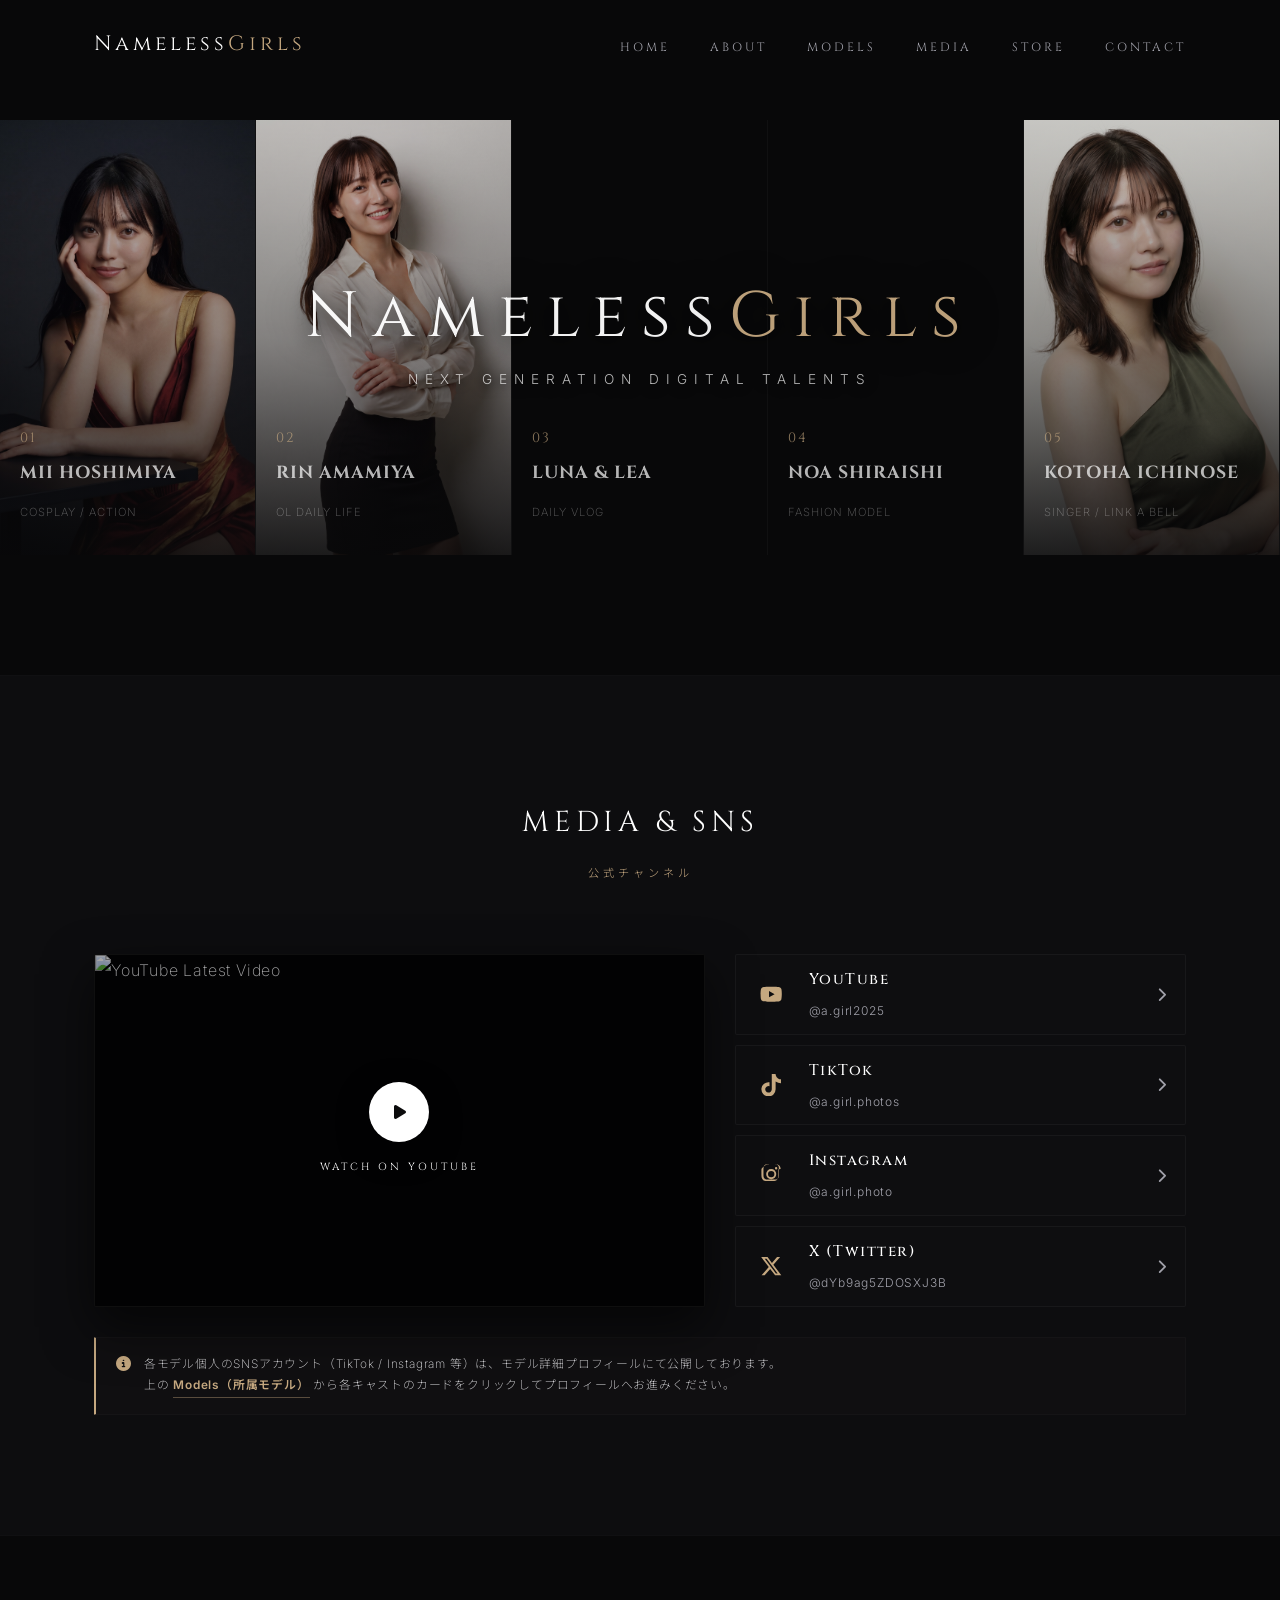
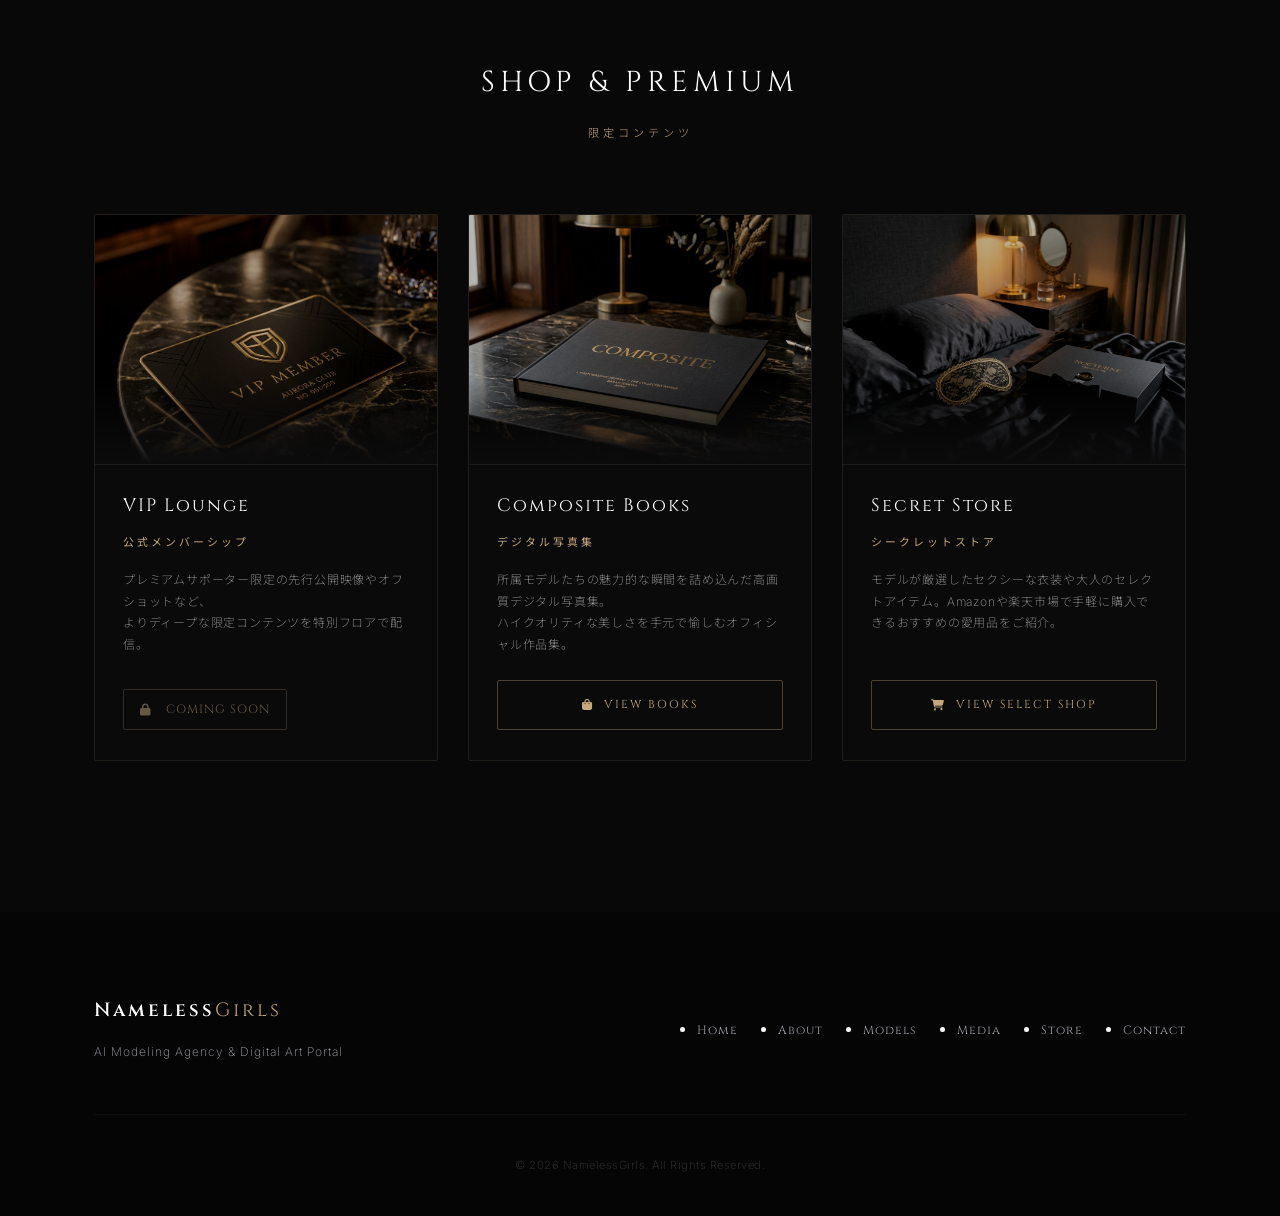
==== index.html @ 6ab7ba35 "Auto-deploy: Update BOOTH link and sync repository" ====
<!DOCTYPE html>
<html lang="ja">
<head>
  <!-- Google tag (gtag.js) -->
  <script async src="https://www.googletagmanager.com/gtag/js?id=G-Z1DTB1J2BC"></script>
  <script>
    window.dataLayer = window.dataLayer || [];
    function gtag(){dataLayer.push(arguments);}
    gtag('js', new Date());

    gtag('config', 'G-Z1DTB1J2BC');
  </script>

  <meta charset="UTF-8">
  <meta name="viewport" content="width=device-width, initial-scale=1.0">
  <title>NamelessGirls【AI Agency】Official Portal</title>
  
  <!-- SEO Meta Tags -->
  <meta name="description" content="高品質な次世代デジタル・アートモデルをプロデュースするエージェンシー「NamelessGirls」の公式ポータル。所属モデル紹介、YouTube、限定コンテンツへアクセス。">
  <meta name="keywords" content="NamelessGirls, AI美女, AIグラビア, Mii, コスプレ, AI Agency, デジタルアートモデル">
  
  <!-- OGP Meta Tags -->
  <meta property="og:title" content="NamelessGirls【AI Agency】Official Portal">
  <meta property="og:description" content="最先端のデジタルモデルをプロデュースする「NamelessGirls」の公式ポータル。">
  <meta property="og:type" content="website">
  <meta property="og:url" content="https://namelessgirls.ai/">
  <meta property="og:image" content="assets/images/mii_cosplay.jpg">
  
  <!-- Favicon -->
  <link rel="icon" href="data:image/svg+xml,<svg xmlns=%22http://www.w3.org/2000/svg%22 viewBox=%220 0 100 100%22><text y=%22.9em%22 font-size=%2290%22>✨</text></svg>">

  <!-- FontAwesome for Icons (Upgraded to 6.5.1 for X/Twitter logo support) -->
  <link rel="stylesheet" href="https://cdnjs.cloudflare.com/ajax/libs/font-awesome/6.5.1/css/all.min.css">
  
  <!-- Custom Stylesheet with Cache Buster -->
  <link rel="stylesheet" href="style.css?v=39.0">
</head>
<body>

  <!-- Navigation Header -->
  <header id="site-header">
    <div class="container navbar">
      <a href="#" class="logo">Nameless<span>Girls</span></a>
      <ul class="nav-links">
        <li><a href="#home">Home</a></li>
        <li><a href="about.html">About</a></li>
        <li><a href="models.html">Models</a></li>
        <li><a href="#media">Media</a></li>
        <li><a href="#store">Store</a></li>
        <li><a href="contact.html">Contact</a></li>
      </ul>
    </div>
  </header>

  <!-- Hero Section -->
  <!-- PC View: Interactive Split-Screen Showcase (Shortened height for better visual balance) -->
  <section id="home" class="hero-split-container pc-hero">
    <!-- Model Column 1: Mii -->
    <a href="mii.html" class="split-col">
      <div class="split-bg" style="background-image: url('assets/images/models/mii/main.jpg'); background-position: center 15%;"></div>
      <div class="split-overlay"></div>
      <div class="split-content">
        <span class="split-num">01</span>
        <h2 class="split-name">MII HOSHIMIYA</h2>
        <span class="split-tag">Cosplay / Action</span>
      </div>
    </a>
    
    <!-- Model Column 2: Rin -->
    <a href="rin.html" class="split-col">
      <div class="split-bg" style="background-image: url('assets/images/models/rin/main.jpeg'); background-position: center 10%;"></div>
      <div class="split-overlay"></div>
      <div class="split-content">
        <span class="split-num">02</span>
        <h2 class="split-name">RIN AMAMIYA</h2>
        <span class="split-tag">OL Daily Life</span>
      </div>
    </a>
    
    <!-- Model Column 3: Luna & Lea -->
    <a href="luna-lea.html" class="split-col">
      <div class="split-bg" style="background-image: url('assets/images/models/luna-lea/main.jpeg'); background-position: center 15%;"></div>
      <div class="split-overlay"></div>
      <div class="split-content">
        <span class="split-num">03</span>
        <h2 class="split-name">LUNA & LEA</h2>
        <span class="split-tag">Daily Vlog</span>
      </div>
    </a>
    
    <!-- Model Column 4: Noa -->
    <a href="noa.html" class="split-col">
      <div class="split-bg" style="background-image: url('assets/images/models/noa/main.jpeg'); background-position: center 10%;"></div>
      <div class="split-overlay"></div>
      <div class="split-content">
        <span class="split-num">04</span>
        <h2 class="split-name">NOA SHIRAISHI</h2>
        <span class="split-tag">Fashion Model</span>
      </div>
    </a>
    
    <!-- Model Column 5: Kotoha -->
    <a href="kotoha.html" class="split-col">
      <div class="split-bg" style="background-image: url('assets/images/models/kotoha/main.jpg'); background-position: center 12%;"></div>
      <div class="split-overlay"></div>
      <div class="split-content">
        <span class="split-num">05</span>
        <h2 class="split-name">KOTOHA ICHINOSE</h2>
        <span class="split-tag">Singer / LINK A BELL</span>
      </div>
    </a>

    <!-- Floating Brand Overlay -->
    <div class="hero-brand-overlay">
      <div class="hero-brand-wrap">
        <h1 class="hero-title">Nameless<span>Girls</span></h1>
        <span class="hero-subtitle">Next Generation Digital Talents</span>
      </div>
    </div>
  </section>

  <!-- Mobile View: Minimal Brand Header + Quick Avatar Navigator (Only visible on Mobile) -->
  <section class="mobile-hero">
    <div class="mobile-hero-brand">
      <h1 class="hero-title">Nameless<span>Girls</span></h1>
      <span class="hero-subtitle">Next Generation Digital Talents</span>
    </div>
    <!-- Quick Avatar Navigator (Instagram-style) -->
    <div class="avatar-navigator-wrap">
      <div class="avatar-navigator-title">SELECT MODEL</div>
      <div class="avatar-scroll-container">
        <!-- Mii -->
        <a href="mii.html" class="avatar-item">
          <div class="avatar-img-circle" style="background-image: url('assets/images/models/mii/main.jpg'); background-position: center 15%;"></div>
          <span class="avatar-name">Mii</span>
        </a>
        <!-- Rin -->
        <a href="rin.html" class="avatar-item">
          <div class="avatar-img-circle" style="background-image: url('assets/images/models/rin/main.jpeg'); background-position: center 10%;"></div>
          <span class="avatar-name">Rin</span>
        </a>
        <!-- Luna & Lea -->
        <a href="luna-lea.html" class="avatar-item">
          <div class="avatar-img-circle" style="background-image: url('assets/images/models/luna-lea/main.jpeg'); background-position: center 15%;"></div>
          <span class="avatar-name">Luna & Lea</span>
        </a>
        <!-- Noa -->
        <a href="noa.html" class="avatar-item">
          <div class="avatar-img-circle" style="background-image: url('assets/images/models/noa/main.jpeg'); background-position: center 10%;"></div>
          <span class="avatar-name">Noa</span>
        </a>
        <!-- Kotoha -->
        <a href="kotoha.html" class="avatar-item">
          <div class="avatar-img-circle" style="background-image: url('assets/images/models/kotoha/main.jpg'); background-position: center 12%;"></div>
          <span class="avatar-name">Kotoha</span>
        </a>
      </div>
    </div>
  </section>

  <!-- Media & SNS Section -->
  <section id="media" class="media-section">
    <div class="container">
      <h2 class="section-title">Media & SNS<span>公式チャンネル</span></h2>
      <div class="media-grid">
        <!-- Left: YouTube Theatre Card (Fallback to direct link with auto-thumbnail to prevent Error 153) -->
        <!-- ★別の動画を指定する場合は、下記の「PSwJ-uiTS3k」の部分を任意のYouTube動画IDに書き換えるください -->
        <a href="https://www.youtube.com/watch?v=PSwJ-uiTS3k" target="_blank" class="youtube-theatre-card">
          <img src="https://img.youtube.com/vi/PSwJ-uiTS3k/maxresdefault.jpg" alt="YouTube Latest Video" class="youtube-preview-img">
          <div class="youtube-play-overlay">
            <div class="youtube-play-button">
              <i class="fas fa-play"></i>
            </div>
            <span class="youtube-play-text">WATCH ON YOUTUBE</span>
          </div>
        </a>
        
        <!-- Right: SNS Channels List (YouTube, TikTok, Instagram, X) -->
        <div class="sns-list">
          <!-- YouTube -->
          <a href="https://www.youtube.com/@a.girl2025" target="_blank" class="sns-card youtube-card">
            <div class="sns-card-info">
              <div class="sns-card-icon">
                <svg xmlns="http://www.w3.org/2000/svg" viewBox="0 0 576 512" style="width: 1.4rem; height: 1.4rem; fill: currentColor;"><path d="M549.655 124.083c-6.281-23.65-24.787-42.276-48.284-48.597C458.781 64 288 64 288 64S117.22 64 74.629 75.486c-23.497 6.322-42.003 24.947-48.284 48.597-11.412 42.867-11.412 132.305-11.412 132.305s0 89.438 11.412 132.305c6.281 23.65 24.787 41.5 48.284 47.821C117.22 448 288 448 288 448s170.78 0 213.371-11.486c23.497-6.321 42.003-24.171 48.284-47.821 11.412-42.867 11.412-132.305 11.412-132.305s0-89.438-11.412-132.305zm-317.51 213.508V175.185l142.739 81.205-142.739 81.201z"/></svg>
              </div>
              <div>
                <div class="sns-card-name">YouTube</div>
                <div class="sns-card-sub">@a.girl2025</div>
              </div>
            </div>
            <div class="sns-card-arrow"><i class="fas fa-chevron-right"></i></div>
          </a>
          
          <!-- TikTok -->
          <a href="https://www.tiktok.com/@a.girl.photos" target="_blank" class="sns-card tiktok-card">
            <div class="sns-card-info">
              <div class="sns-card-icon">
                <svg xmlns="http://www.w3.org/2000/svg" viewBox="0 0 448 512" style="width: 1.4rem; height: 1.4rem; fill: currentColor;"><path d="M448,209.91a210.06,210.06,0,0,1-122.77-39.25V349.38A162.55,162.55,0,1,1,185,188.31V278.2a74.62,74.62,0,1,0,52.23,71.18V0l88,0a121.18,121.18,0,0,0,1.86,22.17h0A122.18,122.18,0,0,0,381,102.39a121.43,121.43,0,0,0,67,20.14Z"/></svg>
              </div>
              <div>
                <div class="sns-card-name">TikTok</div>
                <div class="sns-card-sub">@a.girl.photos</div>
              </div>
            </div>
            <div class="sns-card-arrow"><i class="fas fa-chevron-right"></i></div>
          </a>
          
          <!-- Instagram -->
          <a href="https://www.instagram.com/a.girl.photo/?hl=ja" target="_blank" class="sns-card instagram-card">
            <div class="sns-card-info">
              <div class="sns-card-icon">
                <svg xmlns="http://www.w3.org/2000/svg" viewBox="0 0 448 512" style="width: 1.4rem; height: 1.4rem; fill: currentColor;"><path d="M224,115.55a115.55,115.55,0,1,0,115.55,115.55A115.68,115.68,0,0,0,224,115.55Zm0,188.42a72.87,72.87,0,1,1,72.87-72.87A73,73,0,0,1,224,304Zm139.73-207a27.1,27.1,0,1,1-27.1-27.1A27.13,27.13,0,0,1,363.73,97ZM440,113.62c-1.5-31.25-8.62-58.87-31.5-81.62S356.12,4.62,324.87,3.12C292.87,1.38,197.87,1.38,165.87,3.12c-31.25,1.5-58.87,8.62-81.62,31.5S3.12,86.12,1.62,117.38C-.12,149.38-.12,244.38,1.62,276.38c1.5,31.25,8.62,58.87,31.5,81.62s50.38,29.87,81.62,31.38c32,1.75,127,1.75,159,0,31.25-1.5,58.87-8.62,81.62-31.5s29.87-50.37,31.38-81.62c1.75-32,1.75-127,0-159ZM392.62,306.75a70.81,70.81,0,0,1-40,40c-25.5,10-86.13,7.75-128.63,7.75s-103.13,2.12-128.63-7.75a70.81,70.81,0,0,1-40-40c-10-25.5-7.75-86.12-7.75-128.62s-2.12-103.13,7.75-128.63a70.81,70.81,0,0,1,40-40c25.5-10,86.13-7.75,128.63-7.75s103.13-2.13,128.63,7.75a70.81,70.81,0,0,1,40,40c10,25.5,7.75,86.13,7.75,128.63S402.62,281.25,392.62,306.75Z"/></svg>
              </div>
              <div>
                <div class="sns-card-name">Instagram</div>
                <div class="sns-card-sub">@a.girl.photo</div>
              </div>
            </div>
            <div class="sns-card-arrow"><i class="fas fa-chevron-right"></i></div>
          </a>
          
          <!-- X (Twitter) -->
          <a href="https://x.com/dYb9ag5ZDOSXJ3B" target="_blank" class="sns-card x-card">
            <div class="sns-card-info">
              <div class="sns-card-icon">
                <svg xmlns="http://www.w3.org/2000/svg" viewBox="0 0 512 512" style="width: 1.4rem; height: 1.4rem; fill: currentColor;"><path d="M389.2 48h70.6L305.6 224.2 487 464H345L233.7 318.6 106.5 464H35.8L200.7 275.5 26.8 48H172.4L272.9 180.9 389.2 48zM364.4 421.8h39.1L151.1 88h-42L364.4 421.8z"/></svg>
              </div>
              <div>
                <div class="sns-card-name">X (Twitter)</div>
                <div class="sns-card-sub">@dYb9ag5ZDOSXJ3B</div>
              </div>
            </div>
            <div class="sns-card-arrow"><i class="fas fa-chevron-right"></i></div>
          </a>
        </div>
        
      </div>
      
      <!-- Informative message alerting visitors of separate model SNS links -->
      <div class="model-sns-guide-box">
        <i class="fas fa-info-circle"></i>
        <div class="guide-box-text">
          各モデル個人のSNSアカウント（TikTok / Instagram 等）は、モデル詳細プロフィールにて公開しております。<br>
          上の <a href="#models" class="guide-link"><b>Models（所属モデル）</b></a> から各キャストのカードをクリックしてプロフィールへお進みください。
        </div>
      </div>
      
    </div>
  </section>

  <!-- Shop & Premium Section -->
  <section id="store">
    <div class="container">
      <h2 class="section-title">Shop & Premium<span>限定コンテンツ</span></h2>
      
      <!-- Refined 3-Column Clean Gateway Grid (Whole Cards Clickable) -->
      <div class="shop-grid">
        
        <!-- Premium Fan Club (Disabled/Coming Soon) -->
        <div class="shop-card vip glass-panel" style="opacity: 0.65; cursor: default; position: relative;">
          <div class="shop-card-img-wrapper">
            <img src="assets/images/vip_club.jpg" alt="VIP Members Lounge" class="shop-card-img">
          </div>
          <div class="shop-card-content">
            <div class="shop-info-text">
              <h3 class="shop-title">VIP Lounge</h3>
              <div class="shop-subtitle-jp">公式メンバーシップ</div>
              <p class="shop-desc">
                プレミアムサポーター限定の先行公開映像やオフショットなど、<br>
                よりディープな限定コンテンツを特別フロアで配信。
              </p>
            </div>
            <div class="shop-action">
              <span class="btn" style="background: transparent; border: 1px solid rgba(197, 168, 128, 0.22); color: rgba(197, 168, 128, 0.5); font-family: var(--font-title); font-size: 0.75rem; letter-spacing: 1px; padding: 8px 16px; border-radius: 2px;"><i class="fas fa-lock" style="margin-right: 6px;"></i> Coming Soon</span>
            </div>
          </div>
        </div>

        <!-- Digital Photo Book Shop -->
        <a href="https://namelessgirls.booth.pm/" target="_blank" class="shop-card glass-panel">
          <div class="shop-card-img-wrapper">
            <img src="assets/images/photobook_cover.jpg?v=18.0" alt="Mii Photobook Cover" class="shop-card-img">
          </div>
          <div class="shop-card-content">
            <div class="shop-info-text">
              <h3 class="shop-title">Composite Books</h3>
              <div class="shop-subtitle-jp">デジタル写真集</div>
              <p class="shop-desc">
                所属モデルたちの魅力的な瞬間を詰め込んだ高画質デジタル写真集。<br>
                ハイクオリティな美しさを手元で愉しむオフィシャル作品集。
              </p>
            </div>
            <div class="shop-action">
              <span class="btn btn-primary"><i class="fas fa-shopping-bag"></i> View Books</span>
            </div>
          </div>
        </a>

        <!-- New Integrated Concept Store (Rakuten & Amazon merge) -->
        <a href="store.html" class="shop-card glass-panel">
          <div class="shop-card-img-wrapper">
            <img src="assets/images/rakuten_preview.jpg?v=18.0" alt="Secret Store Items" class="shop-card-img">
          </div>
          <div class="shop-card-content">
            <div class="shop-info-text">
              <h3 class="shop-title">Secret Store</h3>
              <div class="shop-subtitle-jp">シークレットストア</div>
              <p class="shop-desc">
                モデルが厳選したセクシーな衣装や大人のセレクトアイテム。Amazonや楽天市場で手軽に購入できるおすすめの愛用品をご紹介。
              </p>
            </div>
            <div class="shop-action">
              <span class="btn btn-primary"><i class="fas fa-shopping-cart"></i> View Select Shop</span>
            </div>
          </div>
        </a>
        
      </div>

    </div>
  </section>

  <!-- Footer -->
  <footer>
    <div class="container">
      <div class="footer-content">
        <div class="footer-brand">
          <div class="footer-logo">Nameless<span>Girls</span></div>
          <div class="footer-tagline">AI Modeling Agency & Digital Art Portal</div>
        </div>
        <ul class="footer-links">
          <li><a href="#home">Home</a></li>
          <li><a href="about.html">About</a></li>
          <li><a href="models.html">Models</a></li>
          <li><a href="#media">Media</a></li>
          <li><a href="#store">Store</a></li>
          <li><a href="contact.html">Contact</a></li>
        </ul>
      </div>
      <div class="footer-bottom">
        <div>&copy; 2026 NamelessGirls. All Rights Reserved.</div>
      </div>
    </div>
  </footer>

  <!-- Custom JavaScript File with Cache Buster -->
  <script src="app.js?v=6.0"></script>
</body>
</html>
---- style.css ----
@import url('https://fonts.googleapis.com/css2?family=Cinzel:wght@300;400;600;700&family=Inter:wght@100;200;300;400;500;600&family=Noto+Sans+JP:wght@100;200;300;400;500&family=Yomogi&family=Caveat:wght@400;700&family=Mr+De+Haviland&family=Zen+Kurenaido&display=swap');
/* Google Fonts Imports - Elegant serif, sans-serif, and premium handwriting script */

/* CSS Variables - Refined Minimal Luxury Theme */
:root {
  --bg-color: #080809;
  --bg-section-alt: #0d0d0f; /* Subtle variation for section backgrounds */
  --bg-card: rgba(15, 15, 17, 0.6);
  --bg-card-hover: rgba(22, 22, 26, 0.9);
  --color-primary: #c5a880; /* Soft Champagne Gold */
  --color-primary-hover: #b39670;
  --color-text: #ffffff;
  --color-text-sub: #a1a1aa; /* Higher contrast for accessibility (was #8a8a93) */
  --color-border: rgba(255, 255, 255, 0.06);
  --color-border-hover: rgba(197, 168, 128, 0.3);
  
  --font-title: 'Cinzel', serif;
  --font-body: 'Inter', 'Noto Sans JP', sans-serif;
  --font-handwriting: 'Yomogi', 'Noto Sans JP', sans-serif; /* Japanese handwritten pen style */
  --font-signature: 'Caveat', cursive; /* English signature cursive style */
  --transition-smooth: all 0.6s cubic-bezier(0.16, 1, 0.3, 1);
  --box-shadow-subtle: 0 20px 50px rgba(0, 0, 0, 0.6);
  --box-shadow-gold: 0 15px 40px rgba(197, 168, 128, 0.08);
}

/* Reset Styles */
* {
  margin: 0;
  padding: 0;
  box-sizing: border-box;
}

/* Force form controls and buttons to inherit custom fonts */
input, textarea, select, button {
  font-family: inherit;
  font-size: inherit;
  color: inherit;
}

body {
  background-color: var(--bg-color);
  color: var(--color-text);
  font-family: var(--font-body);
  font-weight: 200; /* Light weight for elegance */
  line-height: 1.9;
  letter-spacing: 0.8px;
  overflow-x: hidden;
}

a {
  color: inherit;
  text-decoration: none;
}

/* Scrollbar Customization */
::-webkit-scrollbar {
  width: 5px;
}
::-webkit-scrollbar-track {
  background: var(--bg-color);
}
::-webkit-scrollbar-thumb {
  background: rgba(197, 168, 128, 0.15);
}
::-webkit-scrollbar-thumb:hover {
  background: var(--color-primary);
}

/* Global Button Styles (Luxury Gold & Minimal Borders) */
.btn {
  display: inline-flex;
  align-items: center;
  justify-content: center;
  padding: 13px 26px;
  font-family: var(--font-title);
  font-size: 0.72rem;
  font-weight: 400;
  letter-spacing: 2px;
  text-transform: uppercase;
  border-radius: 2px;
  cursor: pointer;
  transition: var(--transition-smooth);
  border: 1px solid transparent;
  gap: 8px;
}

.btn-primary {
  background-color: var(--color-primary);
  color: #080809;
  border-color: var(--color-primary);
}

.btn-primary:hover {
  background-color: transparent;
  color: var(--color-primary);
  border-color: var(--color-primary);
  box-shadow: var(--box-shadow-gold);
}

.btn-secondary {
  background-color: transparent;
  color: #ffffff;
  border-color: rgba(255, 255, 255, 0.15);
}

.btn-secondary:hover {
  border-color: var(--color-primary);
  color: var(--color-primary);
  box-shadow: var(--box-shadow-gold);
}

/* Typography & Layout Utilities */
.container {
  max-width: 1140px;
  margin: 0 auto;
  padding: 0 24px;
}

section {
  padding: 120px 0;
}

.section-title {
  font-family: var(--font-title);
  font-size: 1.8rem;
  font-weight: 300;
  text-transform: uppercase;
  letter-spacing: 5px;
  text-align: center;
  margin-bottom: 70px;
  color: var(--color-text);
}

.section-title span {
  display: block;
  font-size: 0.7rem;
  font-family: var(--font-body);
  font-weight: 300;
  color: var(--color-primary);
  letter-spacing: 4px;
  margin-top: 12px;
  text-transform: uppercase;
}

/* Glassmorphism panel - Refined */
.glass-panel {
  background: var(--bg-card);
  backdrop-filter: blur(20px);
  -webkit-backdrop-filter: blur(20px);
  border: 1px solid var(--color-border);
  border-radius: 2px;
  transition: var(--transition-smooth);
}

/* Header & Navigation (Interactive transparent to dark background) */
header {
  position: fixed;
  top: 0;
  left: 0;
  width: 100%;
  z-index: 1000;
  background: transparent;
  border-bottom: none !important; /* Completely removed to prevent white flash glitch */
  transition: background 0.4s ease;
}

header.scrolled {
  background: rgba(8, 8, 9, 0.85);
  backdrop-filter: blur(20px);
  -webkit-backdrop-filter: blur(20px);
  border-bottom: none !important; /* Completely removed border for a cleaner aesthetic */
}

.navbar {
  display: flex;
  justify-content: space-between;
  align-items: center;
  height: 90px;
  transition: height 0.4s ease;
}

header.scrolled .navbar {
  height: 80px;
}

.logo {
  font-family: var(--font-title);
  font-size: 1.3rem;
  font-weight: 400;
  letter-spacing: 4px;
  color: var(--color-text);
}

.logo span {
  color: var(--color-primary);
  font-weight: 300;
}

.nav-links {
  display: flex;
  list-style: none;
  gap: 40px;
}

.nav-links a {
  font-family: var(--font-title);
  font-size: 0.75rem;
  font-weight: 400;
  letter-spacing: 3px;
  text-transform: uppercase;
  color: var(--color-text-sub);
  transition: var(--transition-smooth);
  padding: 5px 0;
}

.nav-links a:hover {
  color: var(--color-primary);
}

.hero-split-container {
  height: 75vh;
  display: flex;
  width: 100%;
  overflow: hidden;
  position: relative;
  background-color: #080809;
}

.split-col {
  flex: 1;
  height: 100%;
  position: relative;
  overflow: hidden;
  display: flex;
  flex-direction: column;
  justify-content: flex-end;
  padding: 40px 20px;
  text-decoration: none;
  transition: flex 0.6s cubic-bezier(0.25, 1, 0.5, 1), filter 0.6s ease;
  z-index: 1;
  border-right: 1px solid rgba(255, 255, 255, 0.03);
}

.split-col:last-child {
  border-right: none;
}

.split-bg {
  position: absolute;
  top: 0;
  left: 0;
  width: 100%;
  height: 100%;
  background-size: cover;
  background-repeat: no-repeat;
  transition: transform 0.8s cubic-bezier(0.25, 1, 0.5, 1);
  transform: scale(1.02);
  image-rendering: -webkit-optimize-contrast;
}

.split-overlay {
  position: absolute;
  top: 0;
  left: 0;
  width: 100%;
  height: 100%;
  background: linear-gradient(
    to bottom,
    rgba(8, 8, 9, 0.2) 0%,
    rgba(8, 8, 9, 0.45) 50%,
    rgba(8, 8, 9, 0.9) 100%
  );
  transition: opacity 0.6s ease;
  z-index: 2;
}

.split-content {
  position: relative;
  z-index: 3;
  opacity: 0.7;
  transition: opacity 0.6s ease, transform 0.6s ease;
  transform: translateY(10px);
}

.split-num {
  font-family: var(--font-title);
  font-size: 0.85rem;
  color: var(--color-primary);
  display: block;
  margin-bottom: 5px;
  letter-spacing: 2px;
}

.split-name {
  font-family: var(--font-title);
  font-size: 1.1rem;
  color: #ffffff;
  margin-bottom: 4px;
  letter-spacing: 1px;
  white-space: nowrap;
}

.split-tag {
  font-size: 0.7rem;
  color: rgba(255, 255, 255, 0.5);
  letter-spacing: 1px;
  text-transform: uppercase;
}

/* Interactive Hover Effects */
.hero-split-container:hover .split-col {
  flex: 0.8;
  filter: grayscale(40%) brightness(60%);
}

.hero-split-container .split-col:hover {
  flex: 1.8;
  filter: grayscale(0%) brightness(105%);
}

.split-col:hover .split-bg {
  transform: scale(1.05);
}

.split-col:hover .split-overlay {
  background: linear-gradient(
    to bottom,
    rgba(8, 8, 9, 0.1) 0%,
    rgba(8, 8, 9, 0.3) 40%,
    rgba(8, 8, 9, 0.8) 100%
  );
}

.split-col:hover .split-content {
  opacity: 1;
  transform: translateY(0);
}

/* Brand Overlay Text (Floating overlay in center) */
.hero-brand-overlay {
  position: absolute;
  top: 0;
  left: 0;
  width: 100%;
  height: 100%;
  display: flex;
  align-items: center;
  justify-content: center;
  z-index: 4;
  pointer-events: none; /* Let clicks pass through to columns */
  text-align: center;
}

/* Ultra minimal visual-only brand text */
.hero-brand-wrap {
  display: flex;
  flex-direction: column;
  align-items: center;
  gap: 15px;
  opacity: 0.95;
}

.hero-title {
  font-family: var(--font-title);
  font-size: 4rem;
  font-weight: 300;
  letter-spacing: 14px;
  line-height: 1.1;
  text-shadow: 0 4px 20px rgba(0, 0, 0, 0.9), 0 0 50px rgba(0, 0, 0, 0.95);
}

.hero-title span {
  color: var(--color-primary);
}

.hero-subtitle {
  font-size: 0.85rem;
  font-weight: 300;
  letter-spacing: 7px;
  color: rgba(255, 255, 255, 0.75);
  text-transform: uppercase;
  text-shadow: 0 2px 10px rgba(0, 0, 0, 0.9), 0 0 20px rgba(0, 0, 0, 0.95);
}

/* Models Portfolio Section - Clean Professional Split Layout */
.models-grid {
  display: grid;
  grid-template-columns: repeat(auto-fit, minmax(260px, 1fr));
  gap: 40px;
}

.model-card {
  position: relative; /* Anchor the absolute overlay link */
  display: flex;
  flex-direction: column;
  height: 560px; /* Increased to 560px to fit stacked text overlay and avoid bottom truncation */
  border-radius: 2px;
  overflow: hidden;
  border: 1px solid var(--color-border);
  box-shadow: var(--box-shadow-subtle);
  transition: var(--transition-smooth);
  background: #0b0b0c;
}

/* Invisible background overlay to make the card clickable */
.card-click-overlay {
  position: absolute;
  top: 0;
  left: 0;
  width: 100%;
  height: 100%;
  z-index: 3; /* Elevated above info panel to make lower card clickable */
}

.model-card:hover {
  transform: translateY(-8px);
  border-color: var(--color-border-hover);
  box-shadow: var(--box-shadow-gold);
}

/* Photo Wrapper (Top Part of the Split Card) */
.model-img-wrapper {
  position: relative;
  height: 400px;
  width: 100%;
  overflow: hidden;
  flex-shrink: 0;
  border-bottom: 1px solid rgba(255, 255, 255, 0.02);
}

.model-img {
  width: 100%;
  height: 100%;
  object-fit: cover;
  transition: var(--transition-smooth);
  image-rendering: -webkit-optimize-contrast; /* 縮小時のボケ・ジャギーを防止して画質をクリアに保つ */
}

.model-img.cosplay-img {
  position: absolute;
  top: 0;
  left: 0;
  opacity: 0;
  transform: scale(1.02);
}

.model-card:hover .model-img.casual-img {
  opacity: 0;
  transform: scale(0.98);
}

.model-card:hover .model-img.cosplay-img {
  opacity: 1;
  transform: scale(1);
}

.model-img.silhouette {
  filter: brightness(0.18) grayscale(100%);
  opacity: 0.5;
}

/* Card Information Block (Bottom Part of the Split Card - Clean Monotone Background) */
.model-info-overlay {
  position: relative;
  height: 140px;
  padding: 16px 20px;
  background: #0b0b0c;
  z-index: 2;
  display: flex;
  flex-direction: column;
  justify-content: space-between;
}

.model-header {
  display: flex;
  flex-direction: column; /* Changed to vertical stack to prevent layout breaks with long names/badges */
  align-items: flex-start;
  gap: 8px; /* Spacing between name and badges */
}

.model-name {
  font-family: var(--font-title);
  font-size: 1.2rem;
  font-weight: 400;
  letter-spacing: 1px;
  color: #ffffff;
}

.model-name span {
  font-size: 0.75rem;
  font-family: var(--font-body);
  color: var(--color-primary);
  margin-left: 8px;
}

.model-badge {
  font-family: var(--font-body);
  font-size: 0.6rem;
  font-weight: 500;
  letter-spacing: 1px;
  border-bottom: 1px solid var(--color-primary);
  color: var(--color-primary);
  padding-bottom: 2px;
  text-transform: uppercase;
}

/* Media & SNS Section */
.media-section {
  background-color: var(--bg-section-alt);
  border-top: 1px solid rgba(255, 255, 255, 0.01);
  border-bottom: 1px solid rgba(255, 255, 255, 0.01);
}

.media-grid {
  display: grid;
  grid-template-columns: 1.15fr 0.85fr;
  gap: 30px;
  align-items: stretch; /* Stretch to align YouTube heights with SNS list perfectly */
}

/* YouTube Theatre Block */
.youtube-theatre-card {
  position: relative;
  display: block;
  width: 100%;
  aspect-ratio: 16 / 9;
  border-radius: 2px;
  overflow: hidden;
  box-shadow: var(--box-shadow-subtle);
  border: 1px solid var(--color-border);
  background: #000;
}

.youtube-preview-img {
  width: 100%;
  height: 100%;
  object-fit: cover;
  display: block;
  filter: brightness(0.85);
  transition: var(--transition-smooth);
}

.youtube-play-overlay {
  position: absolute;
  top: 0;
  left: 0;
  width: 100%;
  height: 100%;
  background: rgba(11, 11, 12, 0.25);
  display: flex;
  flex-direction: column;
  align-items: center;
  justify-content: center;
  gap: 16px;
  transition: var(--transition-smooth);
  z-index: 2;
}

.youtube-play-button {
  width: 60px;
  height: 60px;
  border-radius: 50%;
  background: #ffffff;
  display: flex;
  align-items: center;
  justify-content: center;
  color: #0b0b0c;
  font-size: 1rem;
  padding-left: 3px;
  box-shadow: 0 10px 30px rgba(0,0,0,0.5);
  transition: var(--transition-smooth);
}

.youtube-play-text {
  font-family: var(--font-title);
  font-size: 0.65rem;
  font-weight: 400;
  letter-spacing: 3px;
  color: #ffffff;
  transition: var(--transition-smooth);
}

.youtube-theatre-card:hover .youtube-preview-img {
  transform: scale(1.02);
  filter: brightness(0.6) blur(1px);
}

.youtube-theatre-card:hover .youtube-play-overlay {
  background: rgba(11, 11, 12, 0.5);
}

.youtube-theatre-card:hover .youtube-play-button {
  background: var(--color-primary);
  color: #080809;
  transform: scale(1.08);
}

.youtube-theatre-card:hover .youtube-play-text {
  color: var(--color-primary);
  letter-spacing: 4px;
}

/* SNS List & Cards - Optimized Contrast & Official Logos */
.sns-list {
  display: flex;
  flex-direction: column;
  justify-content: space-between; /* Stretches cards to match YouTube height */
  height: 100%;
  gap: 10px; /* Reduced gap to accommodate 4 cards elegantly */
}

.sns-card {
  display: flex;
  align-items: center;
  justify-content: space-between;
  padding: 11px 18px; /* Compacted padding for 4-card structure */
  border-radius: 2px;
  border: 1px solid rgba(255, 255, 255, 0.04);
  background: rgba(255, 255, 255, 0.008);
  transition: var(--transition-smooth);
  flex-grow: 1; /* Automatically fills empty vertical spaces */
}

.sns-card:hover {
  transform: translateY(-2px);
  box-shadow: 0 10px 25px rgba(0, 0, 0, 0.4);
}

/* Dynamic Brand Colors & Visual Contrast on hover */
.sns-card.youtube-card:hover {
  border-color: #ff0000;
  background: rgba(255, 0, 0, 0.02);
}
.sns-card.youtube-card:hover .sns-card-icon {
  color: #ff0000;
  text-shadow: 0 0 10px rgba(255, 0, 0, 0.3);
}

.sns-card.tiktok-card:hover {
  border-color: #ff0050;
  background: rgba(255, 0, 80, 0.02);
}
.sns-card.tiktok-card:hover .sns-card-icon {
  color: #ff0050;
  text-shadow: 0 0 10px rgba(255, 0, 80, 0.3);
}

.sns-card.instagram-card:hover {
  border-color: #e1306c;
  background: rgba(225, 48, 108, 0.02);
}
.sns-card.instagram-card:hover .sns-card-icon {
  color: #e1306c;
  text-shadow: 0 0 10px rgba(225, 48, 108, 0.3);
}

.sns-card.x-card:hover {
  border-color: #ffffff;
  background: rgba(255, 255, 255, 0.02);
}
.sns-card.x-card:hover .sns-card-icon {
  color: #ffffff;
  text-shadow: 0 0 10px rgba(255, 255, 255, 0.3);
}

.sns-card.threads-card:hover {
  border-color: #c5a880;
  background: rgba(197, 168, 128, 0.02);
}
.sns-card.threads-card:hover .sns-card-icon {
  color: #c5a880;
  text-shadow: 0 0 10px rgba(197, 168, 128, 0.3);
}

.sns-card-info {
  display: flex;
  align-items: center;
  gap: 20px;
}

.sns-card-icon {
  font-size: 1.8rem;
  color: var(--color-primary); /* Use primary soft gold as default */
  width: 35px;
  display: flex;
  justify-content: center;
  transition: var(--transition-smooth);
}

.sns-card-name {
  font-family: var(--font-title);
  font-size: 0.95rem;
  font-weight: 500;
  letter-spacing: 1.5px;
  color: #ffffff;
}

.sns-card-sub {
  font-size: 0.75rem;
  color: var(--color-text-sub);
  margin-top: 5px;
  font-weight: 300;
}

.sns-card-arrow {
  font-size: 0.9rem;
  color: var(--color-text-sub);
  transition: var(--transition-smooth);
}

.sns-card:hover .sns-card-arrow {
  color: #ffffff;
  transform: translateX(4px);
}

/* Model card active SNS indicator styling */
.model-sns-indicator {
  position: relative;
  z-index: 4; /* Elevated above the card click overlay (z-index: 3) */
  display: flex;
  align-items: center;
  gap: 12px;
  font-size: 0.7rem;
  color: var(--color-primary);
  margin-top: 10px;
  border-top: 1px solid rgba(255, 255, 255, 0.03);
  padding-top: 8px;
}

.model-sns-indicator span {
  color: var(--color-text-sub);
  font-weight: 300;
  margin-right: 5px;
}

.model-sns-indicator a {
  color: inherit;
  display: inline-flex;
  align-items: center;
  justify-content: center;
  transition: var(--transition-smooth);
}

.model-sns-indicator a:hover {
  color: #ffffff;
}

.model-sns-indicator i {
  font-size: 0.82rem;
  opacity: 0.75;
  transition: var(--transition-smooth);
}

.model-sns-indicator a:hover i {
  opacity: 1;
  transform: scale(1.15);
}

/* Informative guide box for separate model SNS */
.model-sns-guide-box {
  margin-top: 30px;
  padding: 16px 20px;
  border-left: 2px solid var(--color-primary); /* Elegant gold accent vertical line */
  border-top: 1px solid rgba(255, 255, 255, 0.02);
  border-right: 1px solid rgba(255, 255, 255, 0.02);
  border-bottom: 1px solid rgba(255, 255, 255, 0.02);
  border-radius: 1px;
  font-size: 0.74rem; /* Balanced size for harmony with surrounding elements */
  color: #e2e2e5; /* Much brighter text color for contrast */
  line-height: 1.8;
  display: flex;
  align-items: flex-start; /* Align icon and text to top for multiline */
  gap: 12px;
  background: rgba(197, 168, 128, 0.02); /* Sub gold translucent tint */
}

.model-sns-guide-box i {
  font-size: 0.95rem;
  color: var(--color-primary);
  flex-shrink: 0;
  margin-top: 2px; /* Adjust vertical position with multiline */
}

.guide-box-text {
  flex-grow: 1;
}

/* Elegant Jump Link to Models Section */
.guide-link {
  color: var(--color-primary);
  text-decoration: none;
  border-bottom: 1px solid rgba(197, 168, 128, 0.4);
  padding-bottom: 1px;
  transition: var(--transition-smooth);
  display: inline-block;
}

.guide-link:hover {
  color: #ffffff;
  border-bottom-color: #ffffff;
  transform: translateY(-1px);
}

.model-sns-guide-box b {
  color: inherit;
  font-weight: 600;
}

/* Shop & VIP Lounge Section - 3 Column Layout */
.shop-grid {
  display: grid;
  grid-template-columns: repeat(3, 1fr);
  gap: 30px;
  margin-bottom: 30px;
}

.shop-card {
  display: flex;
  flex-direction: column;
  align-items: stretch;
  text-align: left; /* Shifted to left-alignment for modern boutique feel */
  padding: 0; /* Clear padding to let image expand fully to borders */
  min-height: 520px;
  position: relative;
  overflow: hidden;
  border-radius: 2px;
  border: 1px solid rgba(197, 168, 128, 0.12); /* Extremely subtle gold border */
  background: rgba(11, 11, 12, 0.85);
  backdrop-filter: blur(8px);
  -webkit-backdrop-filter: blur(8px);
  transition: transform 0.4s cubic-bezier(0.25, 1, 0.5, 1), 
              border-color 0.4s, 
              box-shadow 0.4s;
  text-decoration: none;
  color: inherit;
  cursor: pointer;
}

.shop-card:hover {
  border-color: rgba(197, 168, 128, 0.45); /* Brighten gold border on hover */
  box-shadow: 0 12px 35px rgba(197, 168, 128, 0.08); /* Soft golden ambient glow */
  transform: translateY(-6px);
}

.shop-card-img-wrapper {
  width: 100%; /* Expand image fully across horizontal card boundaries */
  height: 250px; /* Generous visual height */
  position: relative;
  overflow: hidden;
  border-bottom: 1px solid rgba(197, 168, 128, 0.1);
  flex-shrink: 0;
}

/* Linear black gradient overlay directly mask-fading bottom of the card image */
.shop-card-img-wrapper::after {
  content: '';
  position: absolute;
  top: 0;
  left: 0;
  width: 100%;
  height: 100%;
  background: linear-gradient(to bottom, rgba(11, 11, 12, 0) 65%, rgba(11, 11, 12, 1) 100%);
  pointer-events: none;
}

.shop-card-img {
  width: 100%;
  height: 100%;
  object-fit: cover;
  filter: brightness(0.72) contrast(1.05); /* Editorial dark high-contrast look */
  transition: transform 0.6s cubic-bezier(0.25, 1, 0.5, 1), filter 0.6s;
}

.shop-card:hover .shop-card-img {
  transform: scale(1.04);
  filter: brightness(0.9) contrast(1.05); /* Gently light up on card hover */
}

.shop-card-content {
  display: flex;
  flex-direction: column;
  justify-content: space-between;
  flex-grow: 1;
  padding: 24px 28px 30px; /* Generous internal padding for elegant layout whitespace */
  gap: 25px;
}

.shop-info-text {
  display: flex;
  flex-direction: column;
  gap: 8px;
  min-height: 125px; /* Ensures consistent height for all text areas so buttons align perfectly */
}

.shop-title {
  font-family: var(--font-title);
  font-size: 1.12rem; /* Muted slightly to prevent 2-line wraps */
  font-weight: 300;
  letter-spacing: 2px;
  color: #ffffff;
  margin: 0;
  transition: color 0.4s;
  white-space: nowrap; /* Prevents title from splitting into two lines */
}

.shop-card:hover .shop-title {
  color: var(--color-primary); /* Glow card title gold on hover */
}

/* Gold Japanese Subtitle inside shop card */
.shop-subtitle-jp {
  font-family: var(--font-body);
  font-size: 0.68rem;
  color: var(--color-primary);
  letter-spacing: 3px;
  font-weight: 400;
  margin-top: 1px;
}

.shop-desc {
  color: rgba(255, 255, 255, 0.6); /* High-readability soft white */
  font-size: 0.75rem;
  line-height: 1.8;
  margin-top: 8px;
}

.shop-action {
  width: 100%;
  margin-top: auto;
}

/* Premium Hollow Gold Button design matching boutique aesthetic */
.shop-card .btn-primary {
  width: 100%;
  padding: 13px 20px;
  background: transparent;
  color: var(--color-primary);
  border: 1px solid rgba(197, 168, 128, 0.35);
  border-radius: 2px;
  font-family: var(--font-title);
  font-size: 0.72rem;
  letter-spacing: 2px;
  text-transform: uppercase;
  transition: all 0.4s cubic-bezier(0.25, 1, 0.5, 1);
  display: flex;
  align-items: center;
  justify-content: center;
  gap: 10px;
  box-shadow: none;
  pointer-events: none; /* Ignore pointer events so whole card clicks cleanly */
}

/* Synchronize button hover with card hover */
.shop-card:hover .btn-primary {
  background: var(--color-primary) !important;
  color: #080809 !important;
  border-color: var(--color-primary) !important;
  box-shadow: 0 0 15px rgba(197, 168, 128, 0.3) !important;
}

/* Dedicated Contact Page Container */
.contact-container {
  padding-top: 140px;
  padding-bottom: 100px;
  min-height: 80vh;
}

/* About Page Styling - Premium Editorial 2-Column Grid */
.about-container {
  padding-top: 140px;
  padding-bottom: 100px;
  max-width: 1200px; /* Wider layout for 2 columns */
  margin: 0 auto;
}

.about-grid-layout {
  display: grid;
  grid-template-columns: 1.15fr 0.85fr; /* Left is wider for campaign & statement */
  gap: 45px;
  align-items: start;
}

.about-left-col,
.about-right-col {
  padding: 45px 40px;
  min-height: 480px; /* Keep both columns visually balanced */
  background: rgba(18, 18, 20, 0.75); /* Darken panel background slightly to elevate text contrast */
}

/* Left Column Styling with Campaign Image Header */
.about-hero-img-wrap {
  width: 100%;
  height: 250px;
  overflow: hidden;
  border: 1px solid var(--color-border);
  border-radius: 2px;
  margin-bottom: 35px;
  position: relative;
}

.about-hero-img {
  width: 100%;
  height: 100%;
  object-fit: cover;
  filter: brightness(0.85) contrast(1.02); /* Clean editorial photo treatment */
  transition: var(--transition-smooth);
}

.about-left-col:hover .about-hero-img {
  filter: brightness(0.95);
  transform: scale(1.015);
}

.about-editorial-wrap {
  position: relative;
}

.about-subtitle {
  font-family: var(--font-title);
  font-size: 1.35rem;
  letter-spacing: 2px;
  color: var(--color-primary);
  margin-bottom: 25px;
  line-height: 1.4;
  position: relative;
  z-index: 2;
}

.about-lead {
  font-size: 0.88rem;
  color: #ffffff;
  line-height: 1.8;
  margin-bottom: 25px;
  position: relative;
  z-index: 2;
}

.about-body-text {
  font-size: 0.76rem;
  color: rgba(255, 255, 255, 0.72); /* Elevate contrast for visibility */
  line-height: 1.9;
  position: relative;
  z-index: 2;
}

/* Right Column Table & Disclaimer */
.about-subtitle-sub {
  font-family: var(--font-title);
  font-size: 1.25rem;
  letter-spacing: 2px;
  margin-bottom: 30px;
  display: flex;
  flex-direction: column; /* Align vertically for cleaner alignment */
  gap: 5px;
  align-items: flex-start;
  border-bottom: 1px solid rgba(255, 255, 255, 0.05);
  padding-bottom: 12px;
}

.about-subtitle-sub span {
  font-family: var(--font-body);
  font-size: 0.65rem;
  color: var(--color-primary);
  letter-spacing: 1px;
}

.about-table {
  width: 100%;
  border-collapse: collapse;
}

.about-table tr {
  border-bottom: 1px solid rgba(255, 255, 255, 0.03);
}

.about-table tr:last-child {
  border-bottom: none;
}

.about-table th {
  width: 30%;
  text-align: left;
  padding: 18px 0;
  font-size: 0.78rem;
  color: var(--color-primary);
  font-weight: 400;
  vertical-align: top;
}

.about-table td {
  padding: 18px 0;
  font-size: 0.78rem;
  color: rgba(255, 255, 255, 0.85); /* Highly readable text contrast */
  line-height: 1.7;
}

/* Subtle Disclaimer at the bottom of the table */
.about-disclaimer-notice {
  font-size: 0.65rem;
  color: rgba(255, 255, 255, 0.45); /* Elevate disclaimer opacity for readability */
  line-height: 1.6;
  margin-top: 35px;
  border-top: 1px solid rgba(255, 255, 255, 0.03);
  padding-top: 15px;
  font-weight: 300;
}

/* Mobile Responsive */
@media (max-width: 968px) {
  .about-grid-layout {
    grid-template-columns: 1fr;
    gap: 30px;
  }
  .about-left-col,
  .about-right-col {
    min-height: auto;
    padding: 35px 28px;
  }
}

@media (max-width: 480px) {
  .about-table th {
    width: 100%;
    display: block;
    padding: 10px 0 5px;
  }
  .about-table td {
    width: 100%;
    display: block;
    padding: 0 0 10px;
  }
}

/* Secondary Affiliate Links Grid */
.affiliate-bar {
  display: grid;
  grid-template-columns: 1fr 1fr;
  gap: 30px;
  margin-top: 30px;
}

.affiliate-card {
  display: grid;
  grid-template-columns: 100px 1fr auto;
  gap: 20px;
  align-items: center;
  padding: 16px 24px;
  border-radius: 2px;
  border: 1px solid var(--color-border);
  background: rgba(255, 255, 255, 0.005);
  transition: var(--transition-smooth);
}

.affiliate-card:hover {
  background: rgba(255, 255, 255, 0.015);
  transform: translateY(-2px);
  border-color: var(--color-border-hover);
  box-shadow: var(--box-shadow-gold);
}

.affiliate-info {
  display: grid;
  grid-template-columns: 100px 1fr;
  gap: 20px;
  align-items: center;
  grid-column: span 2;
}

.affiliate-logo-icon {
  width: 100px;
  height: 66px;
  overflow: hidden;
  border-radius: 2px;
  border: 1px solid var(--color-border);
}

.affiliate-preview-img {
  width: 100%;
  height: 100%;
  object-fit: cover;
  display: block;
  filter: brightness(0.85);
  transition: var(--transition-smooth);
}

.affiliate-card:hover .affiliate-preview-img {
  filter: brightness(1);
  transform: scale(1.03);
}

.affiliate-name {
  font-family: var(--font-title);
  font-weight: 400;
  font-size: 0.9rem;
  letter-spacing: 1px;
}

.affiliate-sub {
  font-size: 0.7rem;
  color: var(--color-text-sub);
  margin-top: 4px;
  line-height: 1.5;
}

.affiliate-link-icon {
  font-size: 0.85rem;
  color: var(--color-text-sub);
  transition: var(--transition-smooth);
}

.affiliate-card:hover .affiliate-link-icon {
  transform: translateX(4px);
  color: var(--color-primary);
}

/* Contact Form Section (SATORU JAPAN style) */
.contact-section {
  background-color: var(--bg-section-alt);
  border-top: 1px solid rgba(255, 255, 255, 0.01);
}

.contact-intro {
  text-align: center;
  max-width: 600px;
  margin: 0 auto 50px;
  font-size: 0.85rem;
  color: var(--color-text-sub);
}

.contact-form {
  max-width: 700px;
  margin: 0 auto;
  display: flex;
  flex-direction: column;
  gap: 30px;
}

.form-group {
  display: grid;
  grid-template-columns: 180px 1fr;
  align-items: center;
  border-bottom: 1px solid var(--color-border);
  padding-bottom: 15px;
}

.form-group.align-top {
  align-items: flex-start;
}

.form-label {
  font-family: var(--font-title);
  font-size: 0.8rem;
  letter-spacing: 2px;
  color: #fff;
  text-transform: uppercase;
}

.form-label span {
  color: var(--color-primary);
  margin-left: 5px;
}

.form-control-wrap {
  position: relative;
  width: 100%;
}

.form-input {
  width: 100%;
  background: transparent;
  border: none;
  color: #fff;
  font-family: var(--font-body);
  font-size: 0.85rem;
  font-weight: 300;
  padding: 5px 0;
  transition: var(--transition-smooth);
}

.form-input:focus {
  outline: none;
  color: var(--color-primary);
}

.form-input::placeholder {
  color: rgba(255, 255, 255, 0.15);
}

.form-textarea {
  min-height: 120px;
  resize: vertical;
}

/* Radio Group styling */
.radio-group {
  display: flex;
  gap: 25px;
}

.radio-label {
  display: flex;
  align-items: center;
  gap: 8px;
  font-size: 0.85rem;
  color: var(--color-text-sub);
  cursor: pointer;
  transition: var(--transition-smooth);
}

.radio-label:hover {
  color: #fff;
}

.radio-input {
  appearance: none;
  -webkit-appearance: none;
  width: 16px;
  height: 16px;
  border: 1px solid var(--color-border-hover);
  border-radius: 50%;
  outline: none;
  cursor: pointer;
  transition: var(--transition-smooth);
  position: relative;
}

.radio-input:checked {
  border-color: var(--color-primary);
}

.radio-input:checked::before {
  content: '';
  position: absolute;
  top: 50%;
  left: 50%;
  transform: translate(-50%, -50%);
  width: 8px;
  height: 8px;
  background: var(--color-primary);
  border-radius: 50%;
}

/* File Upload styling */
.file-upload-wrap {
  display: flex;
  align-items: center;
  gap: 15px;
}

.file-input {
  display: none;
}

.file-label-btn {
  display: inline-flex;
  align-items: center;
  gap: 8px;
  font-family: var(--font-title);
  font-size: 0.7rem;
  letter-spacing: 1px;
  padding: 8px 16px;
  border: 1px solid rgba(255, 255, 255, 0.15);
  cursor: pointer;
  transition: var(--transition-smooth);
}

.file-label-btn:hover {
  border-color: var(--color-primary);
  color: var(--color-primary);
}

.file-name-text {
  font-size: 0.75rem;
  color: var(--color-text-sub);
}

.form-submit-wrap {
  text-align: center;
  margin-top: 30px;
}

.btn-submit {
  min-width: 250px;
}

/* Footer Section */
footer {
  background: #050506;
  padding: 80px 0 40px;
  border-top: 1px solid rgba(255, 255, 255, 0.01);
}

.footer-content {
  display: flex;
  justify-content: space-between;
  align-items: center;
  flex-wrap: wrap;
  gap: 40px;
  margin-bottom: 50px;
}

.footer-brand {
  display: flex;
  flex-direction: column;
  gap: 12px;
}

.footer-logo {
  font-family: var(--font-title);
  font-size: 1.2rem;
  font-weight: 600;
  letter-spacing: 3px;
}

.footer-logo span {
  color: var(--color-primary);
  font-weight: 300;
}

.footer-tagline {
  font-size: 0.75rem;
  color: var(--color-text-sub);
  letter-spacing: 1px;
}

.footer-links {
  display: flex;
  gap: 40px;
}

.footer-links a {
  font-family: var(--font-title);
  font-size: 0.75rem;
  letter-spacing: 1px;
  color: var(--color-text-sub);
  transition: var(--transition-smooth);
}

.footer-links a:hover {
  color: var(--color-primary);
}

.footer-bottom {
  display: flex;
  justify-content: center; /* Center copyright since socials are removed */
  text-align: center;
  border-top: 1px solid rgba(255, 255, 255, 0.03);
  padding-top: 40px;
  font-size: 0.7rem;
  color: rgba(255, 255, 255, 0.2);
  letter-spacing: 0.5px;
}

/* Mobile Responsiveness */
@media (max-width: 968px) {
  section {
    padding: 80px 0;
  }
  
  .hero {
    height: 60vh;
    min-height: 450px;
  }
  
  .hero-title {
    font-size: 2.5rem;
    letter-spacing: 8px;
  }

  .media-grid {
    grid-template-columns: 1fr;
    gap: 40px;
  }

  .shop-grid {
    grid-template-columns: 1fr;
    gap: 35px;
  }
  
  .affiliate-bar {
    grid-template-columns: 1fr;
    gap: 20px;
  }
  
  .form-group {
    grid-template-columns: 1fr;
    align-items: flex-start;
    gap: 10px;
  }
}

@media (max-width: 600px) {
  .navbar {
    flex-direction: column;
    height: auto;
    padding: 20px 0;
    gap: 20px;
  }
  
  .nav-links {
    gap: 25px;
  }

  .hero-title {
    font-size: 1.8rem;
    letter-spacing: 5px;
  }

  .shop-card {
    grid-template-columns: 1fr;
    text-align: center;
    padding: 30px 20px;
    gap: 20px;
  }

  .shop-card-img-wrapper {
    margin: 0 auto;
  }

  .shop-action {
    align-self: center;
  }

  .footer-content {
    flex-direction: column;
    text-align: center;
    align-items: center;
    gap: 30px;
  }
  
  .footer-links {
    flex-direction: column;
    gap: 20px;
    align-items: center;
  }
  
  .footer-bottom {
    flex-direction: column;
    gap: 20px;
    text-align: center;
  }
}

/* Disabled state helper styling to clearly separate inactive/active SNS */
.model-sns-indicator a.disabled {
  opacity: 0.15 !important;
  color: #555 !important;
  pointer-events: none !important;
  cursor: default !important;
}
.model-sns-indicator a.disabled i {
  transform: none !important;
}

.sns-circle-btn.disabled {
  color: rgba(255, 255, 255, 0.25) !important;
  border-color: rgba(255, 255, 255, 0.06) !important;
  opacity: 1 !important;
  pointer-events: none !important;
  cursor: default !important;
}

/* Active SNS buttons - Clean premium monotone */
.sns-circle-btn:not(.disabled) {
  color: rgba(255, 255, 255, 0.75) !important;
  border-color: rgba(255, 255, 255, 0.12) !important;
}

/* Trainee Badge and Coming Soon Overlay Styling */
.trainee-badge {
  color: #a8a8a8 !important;
  border-bottom: 1px solid #555555 !important;
}

.model-card.coming-soon {
  cursor: default !important;
  pointer-events: none !important; /* Disable all mouse clicks and hovers */
}

.model-card.coming-soon .card-click-overlay {
  display: none !important;
}

.coming-soon-overlay {
  position: absolute;
  top: 0;
  left: 0;
  width: 100%;
  height: 100%;
  background: rgba(8, 8, 9, 0.75);
  backdrop-filter: blur(4px);
  -webkit-backdrop-filter: blur(4px);
  display: flex;
  align-items: center;
  justify-content: center;
  z-index: 10;
}

.coming-soon-overlay span {
  display: flex;
  flex-direction: column;
  align-items: center;
  justify-content: center;
  text-align: center;
  font-family: var(--font-title);
  font-size: 0.95rem;
  letter-spacing: 4px;
  color: var(--color-primary);
  border: 1px solid var(--color-primary);
  padding: 8px 20px;
  text-transform: uppercase;
  font-weight: 300;
  box-shadow: var(--box-shadow-gold);
}

.coming-soon-overlay span small {
  display: block;
  font-size: 0.55rem;
  font-family: var(--font-body);
  letter-spacing: 2px;
  margin-top: 4px;
  color: rgba(197, 168, 128, 0.7); /* Slightly muted gold for subtitle */
  text-transform: none;
  font-weight: 400;
}

.coming-soon-text {
  font-size: 0.65rem;
  color: var(--color-text-sub);
  letter-spacing: 1px;
}

/* Hide Mobile Hero on PC by default */
.mobile-hero {
  display: none;
}

/* Mobile responsive styles */
@media (max-width: 768px) {
  .pc-hero {
    display: none !important; /* Completely hide vertical slits on mobile */
  }
  
  .mobile-hero {
    display: block;
    background-color: #080809;
    padding-bottom: 30px;
    border-bottom: 1px solid rgba(255, 255, 255, 0.05);
  }
  
  .mobile-hero-brand {
    height: 30vh;
    display: flex;
    flex-direction: column;
    align-items: center;
    justify-content: center;
    text-align: center;
    border-bottom: 1px solid rgba(255, 255, 255, 0.03);
    background: linear-gradient(to bottom, rgba(8, 8, 9, 0.4) 0%, rgba(8, 8, 9, 0.9) 100%);
    position: relative;
    padding: 20px;
  }
  
  .mobile-hero-brand .hero-title {
    font-size: 1.8rem;
    margin-bottom: 5px;
  }
  
  .mobile-hero-brand .hero-subtitle {
    font-size: 0.65rem;
  }

  /* Instagram-style Avatar Quick Selector */
  .avatar-navigator-wrap {
    padding: 20px 0 5px;
    background-color: #080809;
  }
  
  .avatar-navigator-title {
    font-family: var(--font-title);
    font-size: 0.65rem;
    color: var(--color-primary);
    text-align: center;
    letter-spacing: 2px;
    margin-bottom: 15px;
    opacity: 0.8;
  }
  
  .avatar-scroll-container {
    display: flex;
    gap: 18px;
    overflow-x: auto;
    padding: 0 20px 10px;
    scroll-snap-type: x mandatory;
    scrollbar-width: none; /* Hide scrollbar for clean premium feel */
  }
  
  .avatar-scroll-container::-webkit-scrollbar {
    display: none; /* Hide scrollbar for Safari/Chrome */
  }
  
  .avatar-item {
    display: flex;
    flex-direction: column;
    align-items: center;
    text-decoration: none;
    flex-shrink: 0;
    scroll-snap-align: start;
    width: 72px;
  }
  
  .avatar-img-circle {
    width: 62px;
    height: 62px;
    border-radius: 50%;
    border: 1px solid rgba(197, 168, 128, 0.5); /* Brand gold outline */
    background-size: cover;
    background-repeat: no-repeat;
    box-shadow: 0 0 10px rgba(197, 168, 128, 0.15);
    transition: transform 0.3s ease;
  }
  
  .avatar-item:active .avatar-img-circle {
    transform: scale(0.92);
    border-color: var(--color-primary);
  }
  
  .avatar-name {
    font-size: 0.6rem;
    color: rgba(255, 255, 255, 0.8);
    margin-top: 6px;
    text-align: center;
    white-space: nowrap;
    letter-spacing: 0.5px;
  }
}
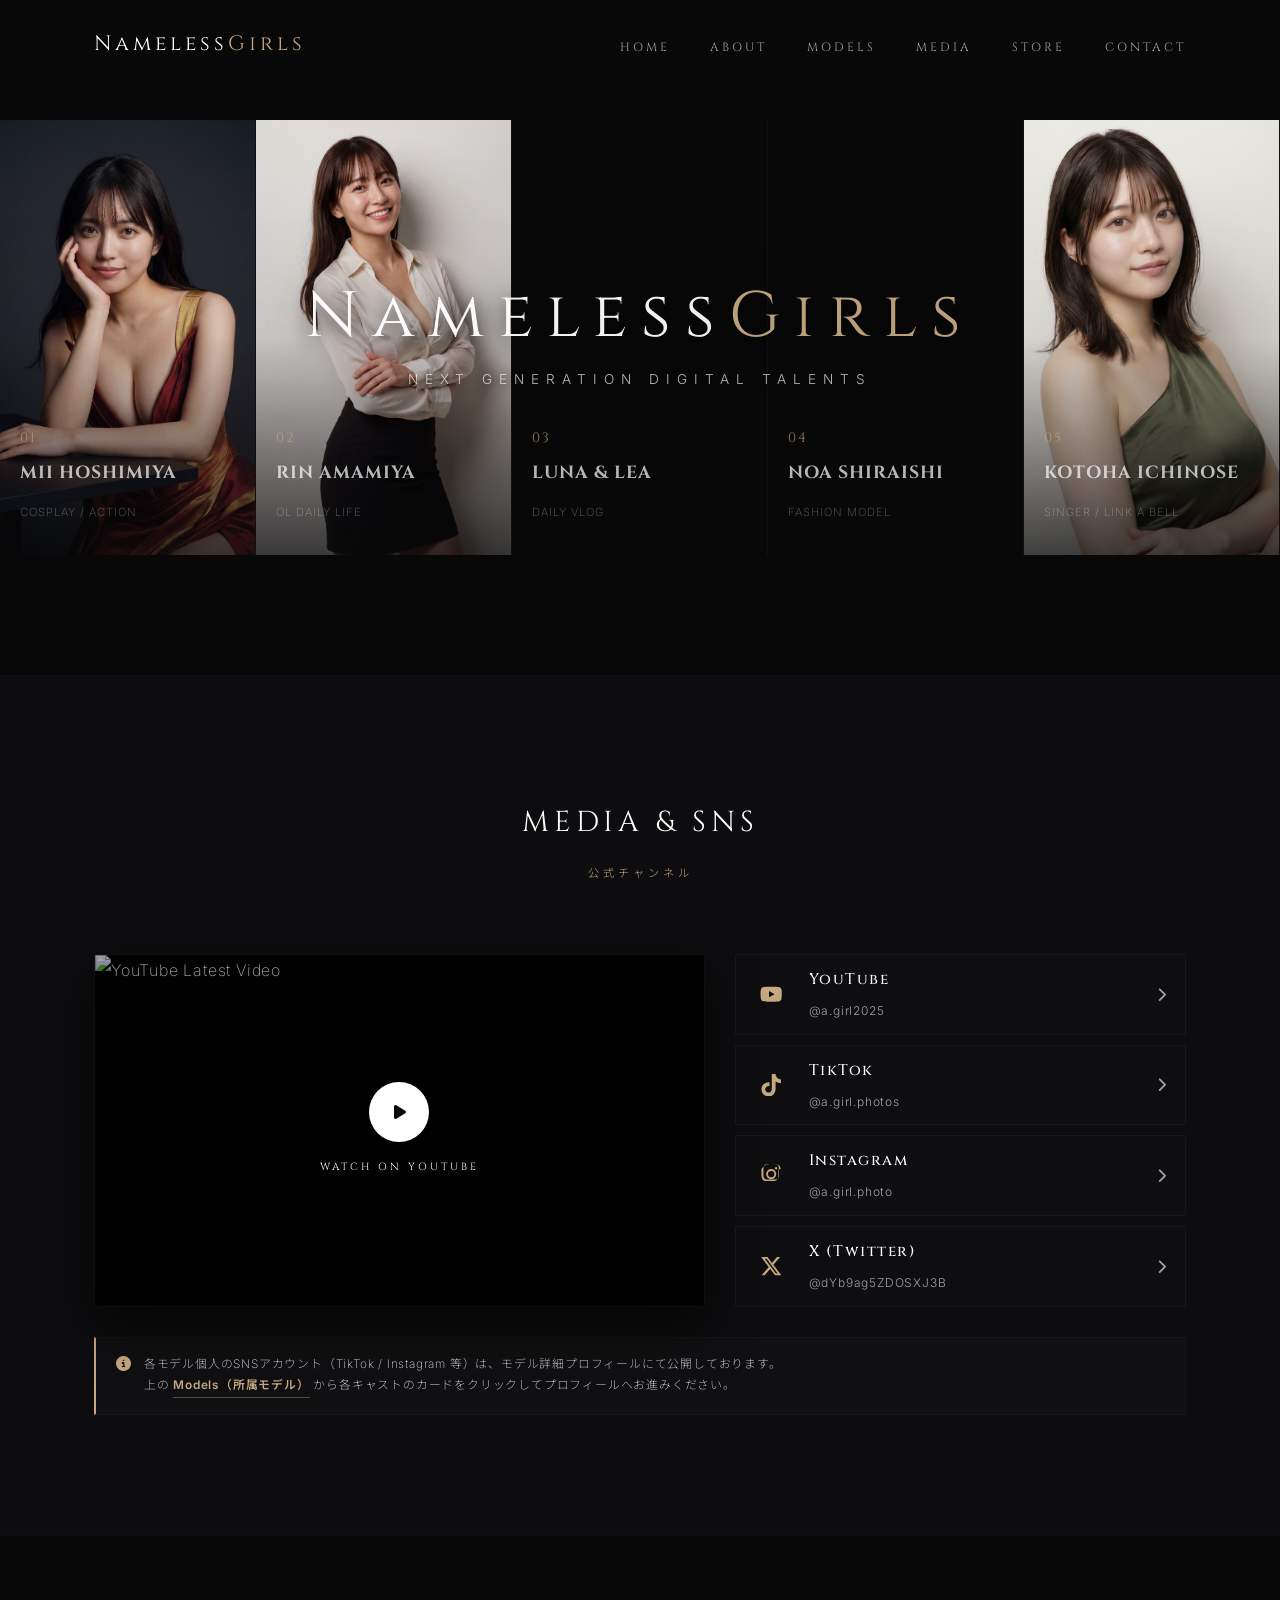
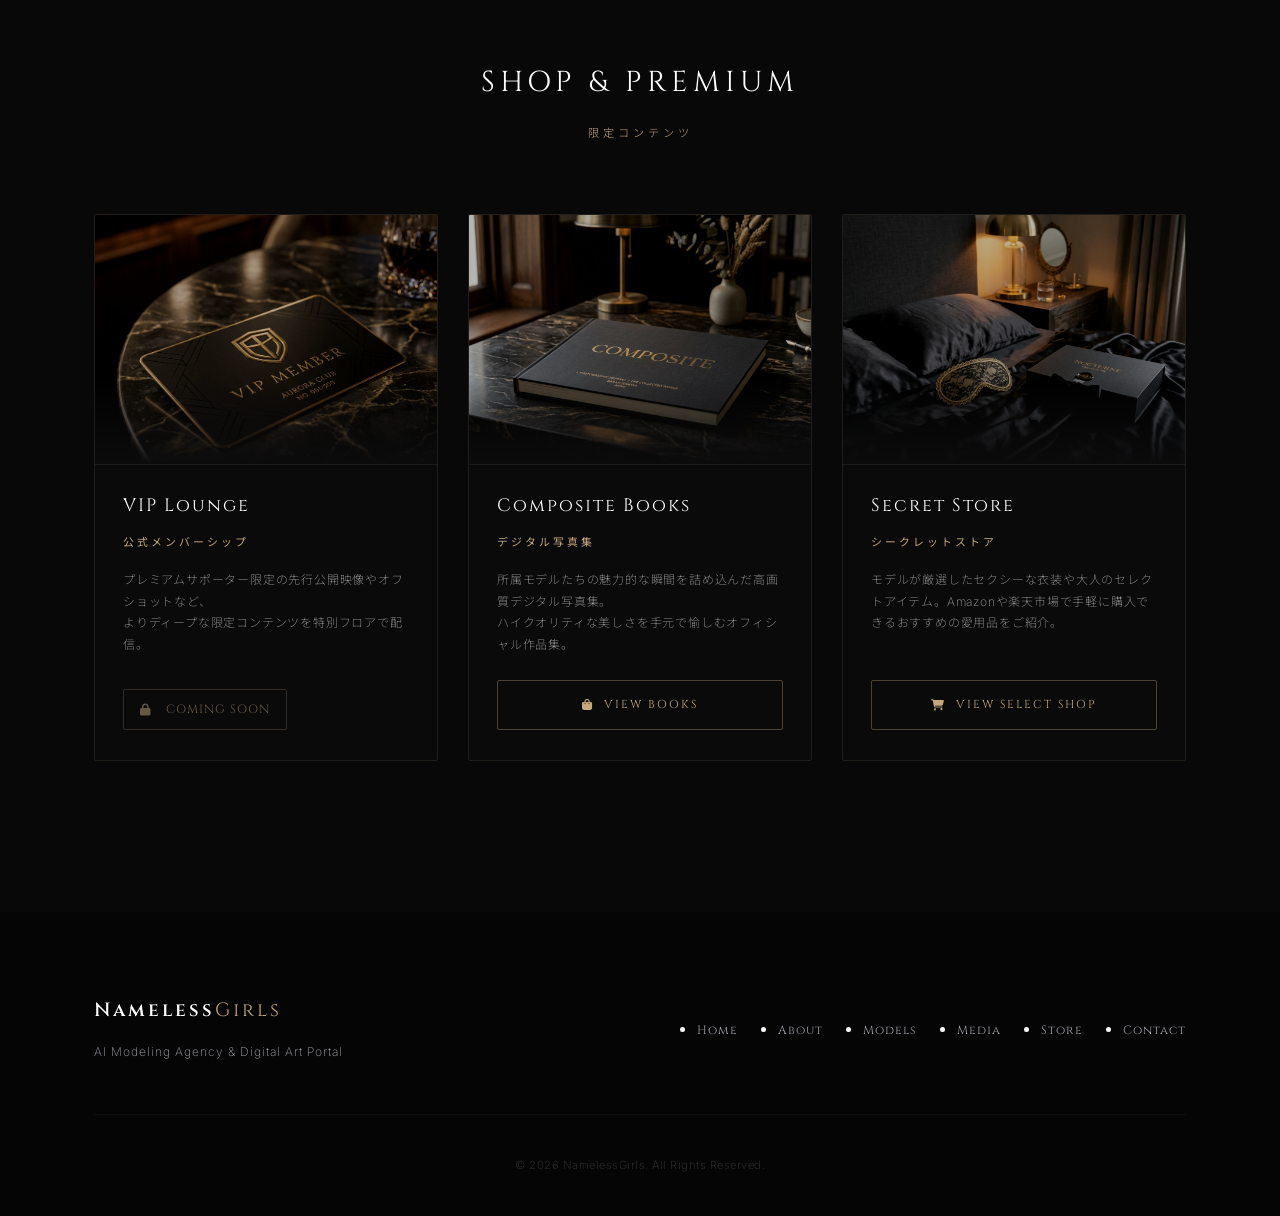
==== commit 1a112b55: "Fix hero hover misfire: use :has() selector and reduce black overlay intensity" ====
--- a/index.html
+++ b/index.html
@@ -33,7 +33,7 @@
   <link rel="stylesheet" href="https://cdnjs.cloudflare.com/ajax/libs/font-awesome/6.5.1/css/all.min.css">
   
   <!-- Custom Stylesheet with Cache Buster -->
-  <link rel="stylesheet" href="style.css?v=39.0">
+  <link rel="stylesheet" href="style.css?v=42.0">
 </head>
 <body>
 
--- a/style.css
+++ b/style.css
@@ -266,9 +266,9 @@
   height: 100%;
   background: linear-gradient(
     to bottom,
-    rgba(8, 8, 9, 0.2) 0%,
-    rgba(8, 8, 9, 0.45) 50%,
-    rgba(8, 8, 9, 0.9) 100%
+    rgba(8, 8, 9, 0.05) 0%,
+    rgba(8, 8, 9, 0.15) 50%,
+    rgba(8, 8, 9, 0.75) 100%
   );
   transition: opacity 0.6s ease;
   z-index: 2;
@@ -307,33 +307,39 @@
   text-transform: uppercase;
 }
 
-/* Interactive Hover Effects */
-.hero-split-container:hover .split-col {
-  flex: 0.8;
-  filter: grayscale(40%) brightness(60%);
+/* Interactive Hover Effects (Only active when specifically hovering a model card) */
+.hero-split-container:has(.split-col:hover) .split-col:not(:hover) {
+  flex: 0.75;
+  filter: grayscale(20%) brightness(75%);
 }
 
 .hero-split-container .split-col:hover {
-  flex: 1.8;
-  filter: grayscale(0%) brightness(105%);
+  flex: 2.2;
+  filter: grayscale(0%) brightness(108%);
+  z-index: 5;
 }
 
 .split-col:hover .split-bg {
-  transform: scale(1.05);
+  transform: scale(1.06);
 }
 
 .split-col:hover .split-overlay {
   background: linear-gradient(
     to bottom,
-    rgba(8, 8, 9, 0.1) 0%,
-    rgba(8, 8, 9, 0.3) 40%,
-    rgba(8, 8, 9, 0.8) 100%
+    rgba(8, 8, 9, 0.0) 0%,
+    rgba(8, 8, 9, 0.05) 40%,
+    rgba(8, 8, 9, 0.6) 100%
   );
 }
 
 .split-col:hover .split-content {
   opacity: 1;
   transform: translateY(0);
+}
+
+.split-col:hover .split-name {
+  color: #ffffff;
+  text-shadow: 0 2px 10px rgba(0, 0, 0, 0.8);
 }
 
 /* Brand Overlay Text (Floating overlay in center) */
@@ -358,6 +364,15 @@
   align-items: center;
   gap: 15px;
   opacity: 0.95;
+  transform: scale(1);
+  transition: opacity 0.5s cubic-bezier(0.25, 1, 0.5, 1), transform 0.5s cubic-bezier(0.25, 1, 0.5, 1);
+}
+
+/* Hide center brand text ONLY when an actual model card is hovered */
+.hero-split-container:has(.split-col:hover) .hero-brand-wrap {
+  opacity: 0;
+  transform: scale(0.92);
+  pointer-events: none;
 }
 
 .hero-title {
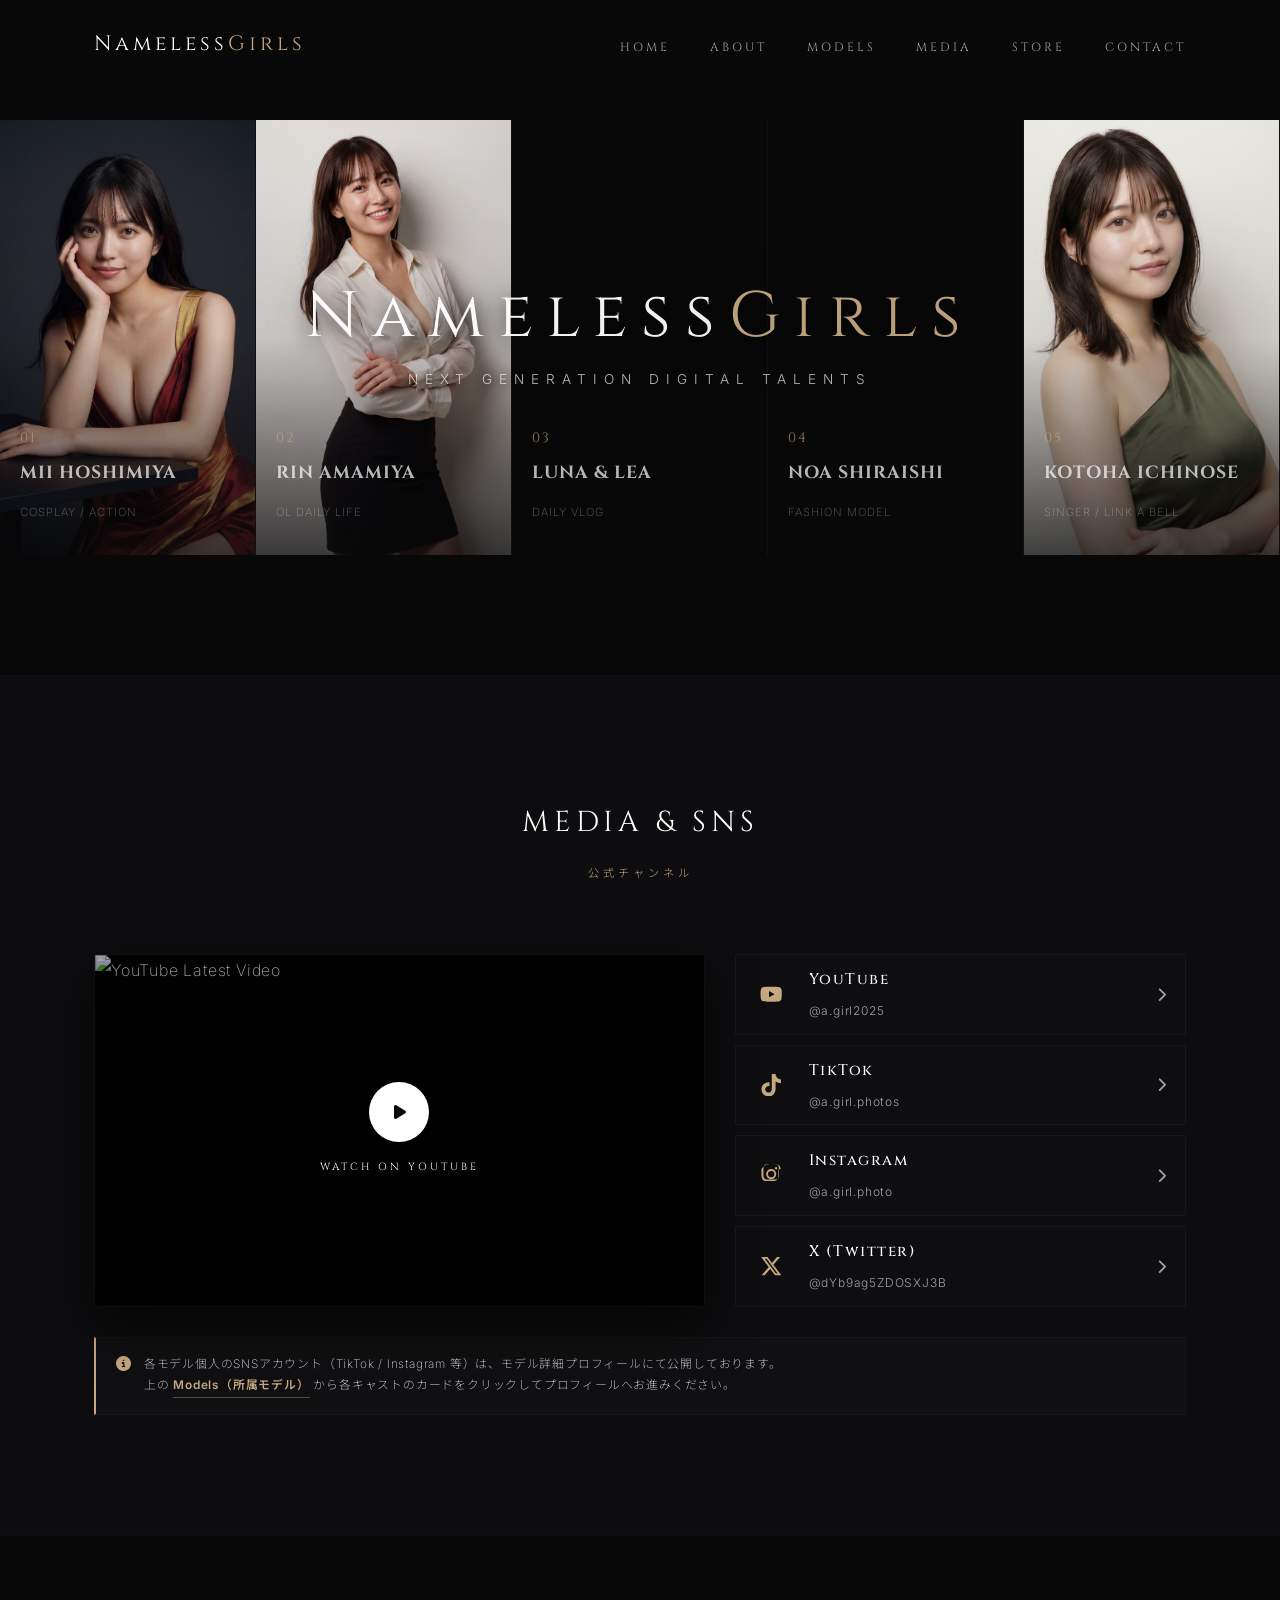
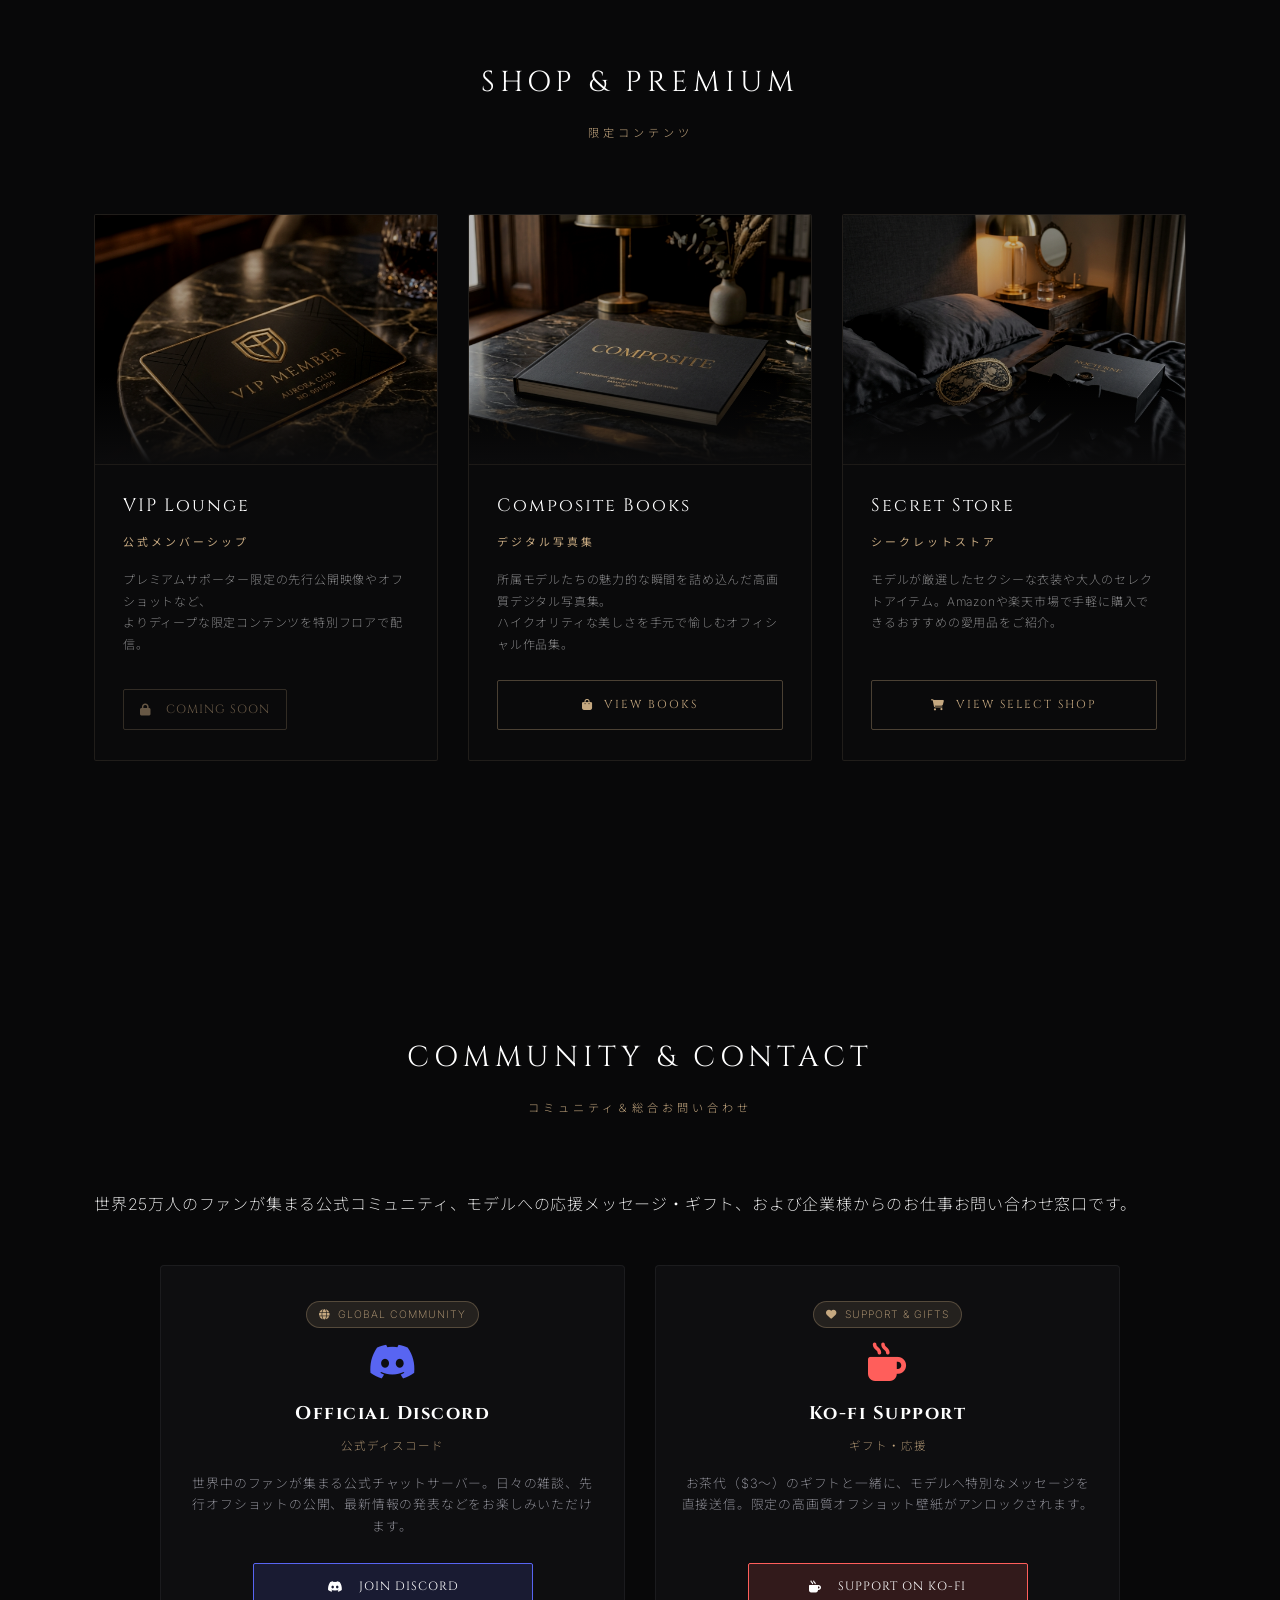
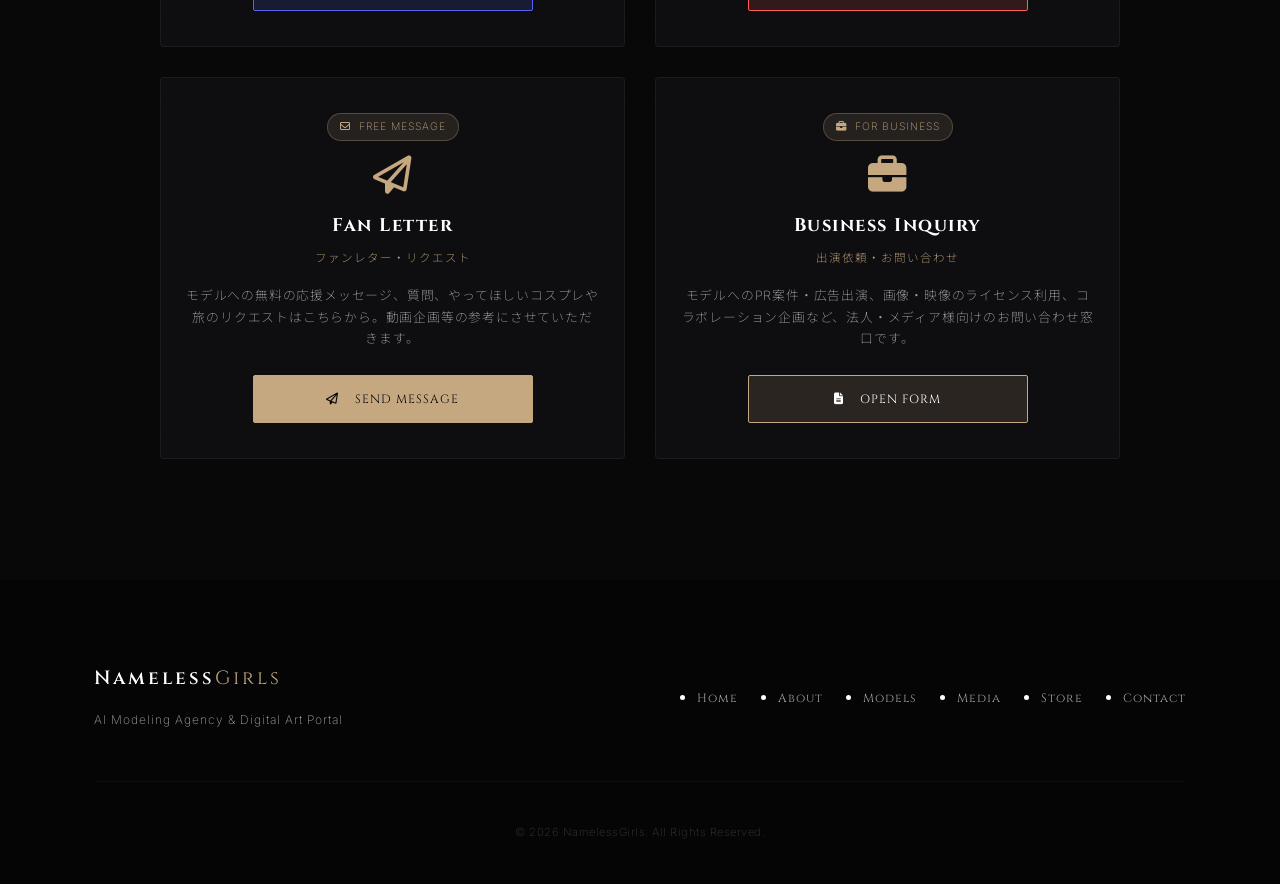
==== commit b4bc61ec: "Standardize hub card design rules, rename buttons to Send Message and Open Form, and add Community &" ====
--- a/index.html
+++ b/index.html
@@ -33,7 +33,7 @@
   <link rel="stylesheet" href="https://cdnjs.cloudflare.com/ajax/libs/font-awesome/6.5.1/css/all.min.css">
   
   <!-- Custom Stylesheet with Cache Buster -->
-  <link rel="stylesheet" href="style.css?v=42.0">
+  <link rel="stylesheet" href="style.css?v=45.0">
 </head>
 <body>
 
@@ -47,7 +47,7 @@
         <li><a href="models.html">Models</a></li>
         <li><a href="#media">Media</a></li>
         <li><a href="#store">Store</a></li>
-        <li><a href="contact.html">Contact</a></li>
+        <li><a href="#contact">Contact</a></li>
       </ul>
     </div>
   </header>
@@ -320,6 +320,132 @@
     </div>
   </section>
 
+  <!-- Community & Contact Section (Unified Hub) -->
+  <section id="contact" class="section">
+    <div class="container">
+      <h2 class="section-title">Community & Contact<span>コミュニティ＆総合お問い合わせ</span></h2>
+      <p class="section-subtitle">
+        世界25万人のファンが集まる公式コミュニティ、モデルへの応援メッセージ・ギフト、および企業様からのお仕事お問い合わせ窓口です。
+      </p>
+
+      <!-- 4 Hub Cards Grid -->
+      <div class="contact-hub-grid">
+        <!-- Card 1: Discord -->
+        <div class="hub-card">
+          <span class="hub-badge"><i class="fa-solid fa-globe" style="margin-right: 4px;"></i> Global Community</span>
+          <i class="fa-brands fa-discord hub-card-icon" style="color: #5865F2;"></i>
+          <h3 class="hub-card-title">Official Discord</h3>
+          <div class="hub-subtitle-jp">公式ディスコード</div>
+          <p class="hub-card-desc">
+            世界中のファンが集まる公式チャットサーバー。日々の雑談、先行オフショットの公開、最新情報の発表などをお楽しみいただけます。
+          </p>
+          <a href="https://discord.gg/BwdKzkbsw" target="_blank" class="btn btn-primary" style="background: rgba(88, 101, 242, 0.15); border-color: #5865F2; color: #fff;">
+            <i class="fa-brands fa-discord" style="margin-right: 8px;"></i> Join Discord
+          </a>
+        </div>
+
+        <!-- Card 2: Ko-fi (Support & Gifts) -->
+        <div class="hub-card">
+          <span class="hub-badge"><i class="fa-solid fa-heart" style="margin-right: 4px;"></i> Support & Gifts</span>
+          <i class="fa-solid fa-mug-hot hub-card-icon" style="color: #FF5E5B;"></i>
+          <h3 class="hub-card-title">Ko-fi Support</h3>
+          <div class="hub-subtitle-jp">ギフト・応援</div>
+          <p class="hub-card-desc">
+            お茶代（$3〜）のギフトと一緒に、モデルへ特別なメッセージを直接送信。限定の高画質オフショット壁紙がアンロックされます。
+          </p>
+          <a href="https://ko-fi.com/" target="_blank" class="btn btn-primary" style="background: rgba(255, 94, 91, 0.15); border-color: #FF5E5B; color: #fff;">
+            <i class="fa-solid fa-mug-hot" style="margin-right: 8px;"></i> Support on Ko-fi
+          </a>
+        </div>
+
+        <!-- Card 3: Free Fan Letter / Request Box -->
+        <div class="hub-card">
+          <span class="hub-badge"><i class="fa-regular fa-envelope" style="margin-right: 4px;"></i> Free Message</span>
+          <i class="fa-regular fa-paper-plane hub-card-icon" style="color: var(--color-primary);"></i>
+          <h3 class="hub-card-title">Fan Letter</h3>
+          <div class="hub-subtitle-jp">ファンレター・リクエスト</div>
+          <p class="hub-card-desc">
+            モデルへの無料の応援メッセージ、質問、やってほしいコスプレや旅のリクエストはこちらから。動画企画等の参考にさせていただきます。
+          </p>
+          <button type="button" id="open-fan-modal-btn" class="btn btn-primary">
+            <i class="fa-regular fa-paper-plane" style="margin-right: 8px;"></i> Send Message
+          </button>
+        </div>
+
+        <!-- Card 4: Business Inquiries -->
+        <div class="hub-card">
+          <span class="hub-badge"><i class="fa-solid fa-briefcase" style="margin-right: 4px;"></i> For Business</span>
+          <i class="fa-solid fa-briefcase hub-card-icon" style="color: #c5a880;"></i>
+          <h3 class="hub-card-title">Business Inquiry</h3>
+          <div class="hub-subtitle-jp">出演依頼・お問い合わせ</div>
+          <p class="hub-card-desc">
+            モデルへのPR案件・広告出演、画像・映像のライセンス利用、コラボレーション企画など、法人・メディア様向けのお問い合わせ窓口です。
+          </p>
+          <a href="https://docs.google.com/forms/d/e/1FAIpQLSfN60GDHmFyubcyBOjbhVW6LduVAwVngHMPbrD3luUwljD1Tw/viewform" target="_blank" class="btn btn-primary" style="background: rgba(197, 168, 128, 0.15); border-color: var(--color-primary); color: #fff;">
+            <i class="fa-solid fa-file-lines" style="margin-right: 8px;"></i> Open Form
+          </a>
+        </div>
+      </div>
+    </div>
+  </section>
+
+  <!-- Fan Letter / Request Modal Popup -->
+  <div id="fan-letter-modal" class="custom-modal-overlay" style="display: none;">
+    <div class="custom-modal-content">
+      <div class="modal-header">
+        <div class="modal-title-wrap">
+          <i class="fa-regular fa-envelope-open" style="color: var(--color-primary); font-size: 1.2rem; margin-right: 10px;"></i>
+          <h3 class="modal-title">Fan Letter & Request</h3>
+        </div>
+        <button type="button" class="modal-close-btn" id="close-fan-modal-btn">&times;</button>
+      </div>
+      <p class="modal-intro">
+        モデルへの応援メッセージや、やってほしいコスプレ・企画のリクエストをお気軽にどうぞ💌
+      </p>
+
+      <form id="fan-letter-form" class="modal-form">
+        <!-- Recipient Model Select -->
+        <div class="form-group" style="margin-bottom: 18px; text-align: left;">
+          <label class="form-label" style="display: block; font-size: 0.75rem; color: var(--color-primary); margin-bottom: 6px; letter-spacing: 0.5px;"><i class="fa-regular fa-user" style="margin-right: 6px;"></i> 宛先モデル / To Model</label>
+          <select id="fan-model-select" class="form-control" required style="width: 100%; height: 44px; background: rgba(255, 255, 255, 0.05); border: 1px solid var(--color-border); color: #fff; padding: 0 12px; border-radius: 2px; font-family: inherit; font-size: 0.85rem;">
+            <option value="Mii Hoshimiya" style="background: #18181c; color: #fff;">星野 みぃ / Mii Hoshino</option>
+            <option value="Rin Tachibana" style="background: #18181c; color: #fff;">橘 りん / Rin Tachibana</option>
+            <option value="Luna & Lea" style="background: #18181c; color: #fff;">有栖 さな & 桜井 ゆあ / Luna & Lea</option>
+            <option value="Noa Shiraishi" style="background: #18181c; color: #fff;">白石 乃愛 / Noa Shiraishi</option>
+            <option value="Kotoha Ichinose" style="background: #18181c; color: #fff;">一ノ瀬 ことは / Kotoha Ichinose</option>
+            <option value="All Models" style="background: #18181c; color: #fff;">エージェンシー全体 / All Models</option>
+          </select>
+        </div>
+
+        <!-- Nickname Input -->
+        <div class="form-group" style="margin-bottom: 18px; text-align: left;">
+          <label class="form-label" style="display: block; font-size: 0.75rem; color: var(--color-primary); margin-bottom: 6px; letter-spacing: 0.5px;"><i class="fa-regular fa-id-badge" style="margin-right: 6px;"></i> ニックネーム / Nickname</label>
+          <input type="text" id="fan-nickname" class="form-control" placeholder="あなたのニックネーム (Your name)" required maxlength="50" style="width: 100%; height: 44px; background: rgba(255, 255, 255, 0.05); border: 1px solid var(--color-border); color: #fff; padding: 0 12px; border-radius: 2px; font-family: inherit; font-size: 0.85rem;">
+        </div>
+
+        <!-- Message Input -->
+        <div class="form-group" style="margin-bottom: 22px; text-align: left;">
+          <label class="form-label" style="display: block; font-size: 0.75rem; color: var(--color-primary); margin-bottom: 6px; letter-spacing: 0.5px;"><i class="fa-regular fa-comment-dots" style="margin-right: 6px;"></i> メッセージ・リクエスト / Message</label>
+          <textarea id="fan-message" class="form-control" rows="4" placeholder="応援メッセージや、やってほしいコスプレ・旅のリクエストを書いてね！" required maxlength="1000" style="width: 100%; background: rgba(255, 255, 255, 0.05); border: 1px solid var(--color-border); color: #fff; padding: 12px; border-radius: 2px; font-family: inherit; font-size: 0.85rem; resize: vertical;"></textarea>
+        </div>
+
+        <button type="submit" class="btn btn-primary modal-submit-btn" style="width: 100%; height: 48px; display: inline-flex; align-items: center; justify-content: center; font-size: 0.8rem; letter-spacing: 1px; text-transform: uppercase;">
+          <i class="fa-regular fa-paper-plane" style="margin-right: 8px;"></i> メッセージを送信する
+        </button>
+      </form>
+
+      <!-- Success State (Initially Hidden) -->
+      <div id="fan-modal-success" class="modal-success-wrap" style="display: none; padding: 30px 10px; text-align: center;">
+        <i class="fa-solid fa-circle-check" style="color: #4BB543; font-size: 3rem; margin-bottom: 15px; display: inline-block;"></i>
+        <h4 style="font-family: var(--font-title); font-size: 1.2rem; color: #fff; margin-bottom: 10px; letter-spacing: 1px;">Thank you! 🤍</h4>
+        <p style="font-size: 0.85rem; color: var(--color-text-sub); line-height: 1.6; margin-bottom: 25px;">
+          メッセージを受け付けました！<br>モデル本人と運営チームに大切にお届けします✨
+        </p>
+        <button type="button" class="btn btn-secondary" id="modal-success-close-btn" style="min-width: 140px; height: 42px;">閉じる</button>
+      </div>
+    </div>
+  </div>
+
   <!-- Footer -->
   <footer>
     <div class="container">
@@ -334,7 +460,7 @@
           <li><a href="models.html">Models</a></li>
           <li><a href="#media">Media</a></li>
           <li><a href="#store">Store</a></li>
-          <li><a href="contact.html">Contact</a></li>
+          <li><a href="#contact">Contact</a></li>
         </ul>
       </div>
       <div class="footer-bottom">
@@ -344,6 +470,6 @@
   </footer>
 
   <!-- Custom JavaScript File with Cache Buster -->
-  <script src="app.js?v=6.0"></script>
+  <script src="app.js?v=8.0"></script>
 </body>
 </html>
--- a/style.css
+++ b/style.css
@@ -1749,3 +1749,199 @@
     letter-spacing: 0.5px;
   }
 }
+
+/* ==========================================================================
+   Communication & Contact Hub (Discord, Ko-fi, Fan Box, Business)
+   ========================================================================== */
+.contact-hub-grid {
+  display: grid;
+  grid-template-columns: repeat(2, 1fr);
+  gap: 30px;
+  max-width: 960px;
+  margin: 45px auto 0;
+}
+
+.hub-card {
+  background: rgba(18, 18, 20, 0.7);
+  backdrop-filter: blur(15px);
+  -webkit-backdrop-filter: blur(15px);
+  border: 1px solid var(--color-border);
+  border-radius: 4px;
+  padding: 35px 25px;
+  display: flex;
+  flex-direction: column;
+  align-items: center;
+  text-align: center;
+  transition: transform 0.4s cubic-bezier(0.16, 1, 0.3, 1), border-color 0.4s ease, box-shadow 0.4s ease;
+  position: relative;
+  overflow: hidden;
+}
+
+.hub-card:hover {
+  transform: translateY(-5px);
+  border-color: var(--color-primary);
+  box-shadow: 0 15px 35px rgba(0, 0, 0, 0.5), 0 0 20px rgba(197, 168, 128, 0.15);
+}
+
+.hub-badge {
+  display: inline-block;
+  font-size: 0.65rem;
+  letter-spacing: 1px;
+  text-transform: uppercase;
+  padding: 3px 12px;
+  border-radius: 20px;
+  background: rgba(197, 168, 128, 0.12);
+  color: var(--color-primary);
+  border: 1px solid rgba(197, 168, 128, 0.3);
+  margin-bottom: 15px;
+}
+
+.hub-card-icon {
+  font-size: 2.4rem;
+  color: var(--color-primary);
+  margin-bottom: 15px;
+  transition: transform 0.3s ease;
+}
+
+.hub-card:hover .hub-card-icon {
+  transform: scale(1.1);
+}
+
+.hub-card-title {
+  font-family: var(--font-title);
+  font-size: 1.15rem;
+  letter-spacing: 1.5px;
+  color: #ffffff;
+  margin-bottom: 4px;
+}
+
+.hub-subtitle-jp {
+  font-size: 0.72rem;
+  color: var(--color-primary);
+  letter-spacing: 1px;
+  margin-bottom: 15px;
+}
+
+.hub-card-desc {
+  font-size: 0.8rem;
+  line-height: 1.7;
+  color: var(--color-text-sub);
+  margin-bottom: 25px;
+  flex-grow: 1;
+}
+
+.hub-card .btn {
+  width: 100%;
+  max-width: 280px;
+  height: 48px;
+  display: inline-flex;
+  align-items: center;
+  justify-content: center;
+  font-size: 0.75rem;
+  letter-spacing: 1px;
+  text-transform: uppercase;
+  text-decoration: none;
+}
+
+@media (max-width: 768px) {
+  .contact-hub-grid {
+    grid-template-columns: 1fr;
+    gap: 20px;
+  }
+  .hub-card {
+    padding: 30px 20px;
+  }
+}
+
+/* ==========================================================================
+   Custom Fan Letter & Request Modal
+   ========================================================================== */
+.custom-modal-overlay {
+  position: fixed;
+  top: 0;
+  left: 0;
+  width: 100vw;
+  height: 100vh;
+  background: rgba(8, 8, 9, 0.85);
+  backdrop-filter: blur(12px);
+  -webkit-backdrop-filter: blur(12px);
+  z-index: 9999;
+  display: flex;
+  align-items: center;
+  justify-content: center;
+  padding: 20px;
+  animation: modalFadeIn 0.3s cubic-bezier(0.16, 1, 0.3, 1) forwards;
+}
+
+.custom-modal-content {
+  background: #141416;
+  border: 1px solid var(--color-border);
+  border-radius: 4px;
+  width: 100%;
+  max-width: 500px;
+  padding: 35px 30px;
+  box-shadow: 0 25px 50px rgba(0, 0, 0, 0.8), 0 0 30px rgba(197, 168, 128, 0.1);
+  position: relative;
+  animation: modalSlideUp 0.35s cubic-bezier(0.16, 1, 0.3, 1) forwards;
+}
+
+@keyframes modalFadeIn {
+  from { opacity: 0; }
+  to { opacity: 1; }
+}
+
+@keyframes modalSlideUp {
+  from { opacity: 0; transform: translateY(25px) scale(0.96); }
+  to { opacity: 1; transform: translateY(0) scale(1); }
+}
+
+.modal-header {
+  display: flex;
+  justify-content: space-between;
+  align-items: center;
+  margin-bottom: 10px;
+}
+
+.modal-title-wrap {
+  display: flex;
+  align-items: center;
+}
+
+.modal-title {
+  font-family: var(--font-title);
+  font-size: 1.15rem;
+  letter-spacing: 1px;
+  color: #fff;
+  margin: 0;
+}
+
+.modal-close-btn {
+  background: transparent;
+  border: none;
+  color: var(--color-text-sub);
+  font-size: 1.8rem;
+  line-height: 1;
+  cursor: pointer;
+  padding: 0 5px;
+  transition: color 0.2s ease;
+}
+
+.modal-close-btn:hover {
+  color: #fff;
+}
+
+.modal-intro {
+  font-size: 0.8rem;
+  color: var(--color-text-sub);
+  line-height: 1.6;
+  margin-bottom: 22px;
+  text-align: left;
+}
+
+.custom-modal-content .form-control:focus {
+  outline: none;
+  border-color: var(--color-primary) !important;
+  box-shadow: 0 0 10px rgba(197, 168, 128, 0.2);
+}
+
+
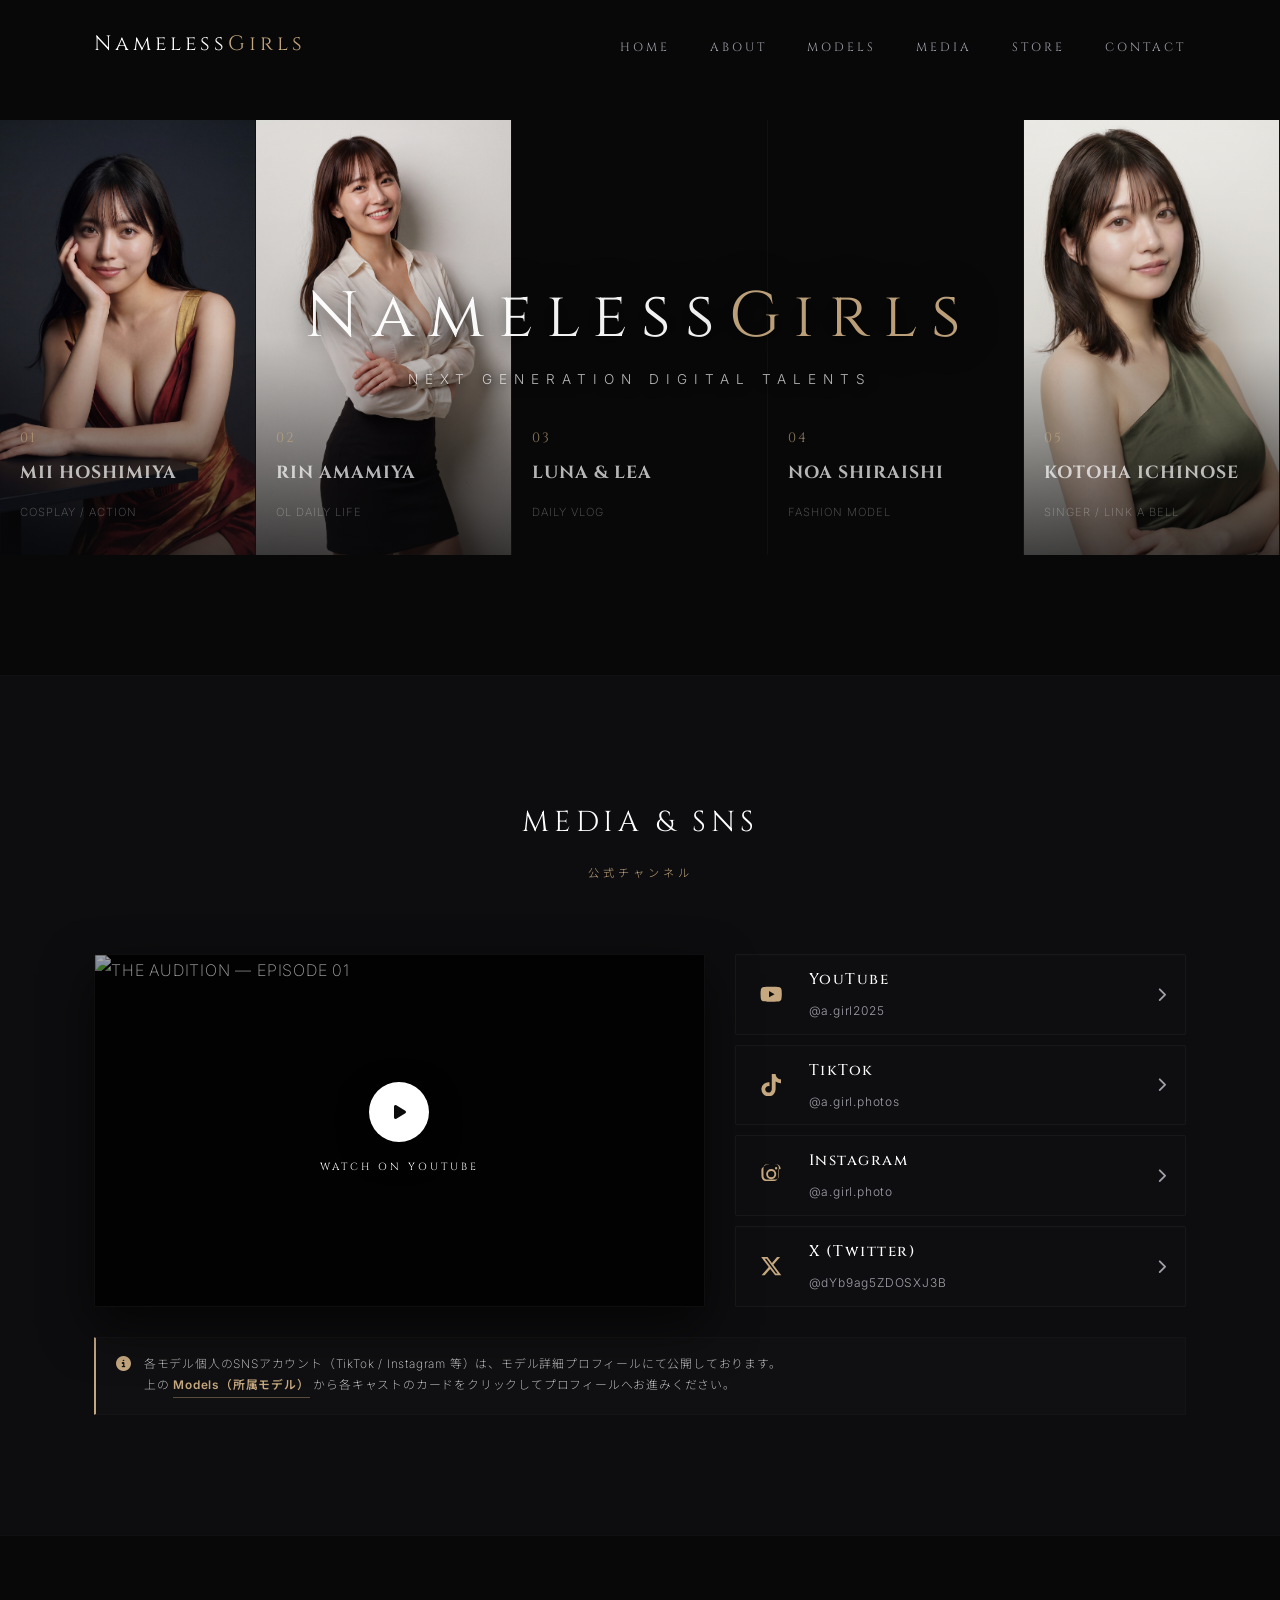
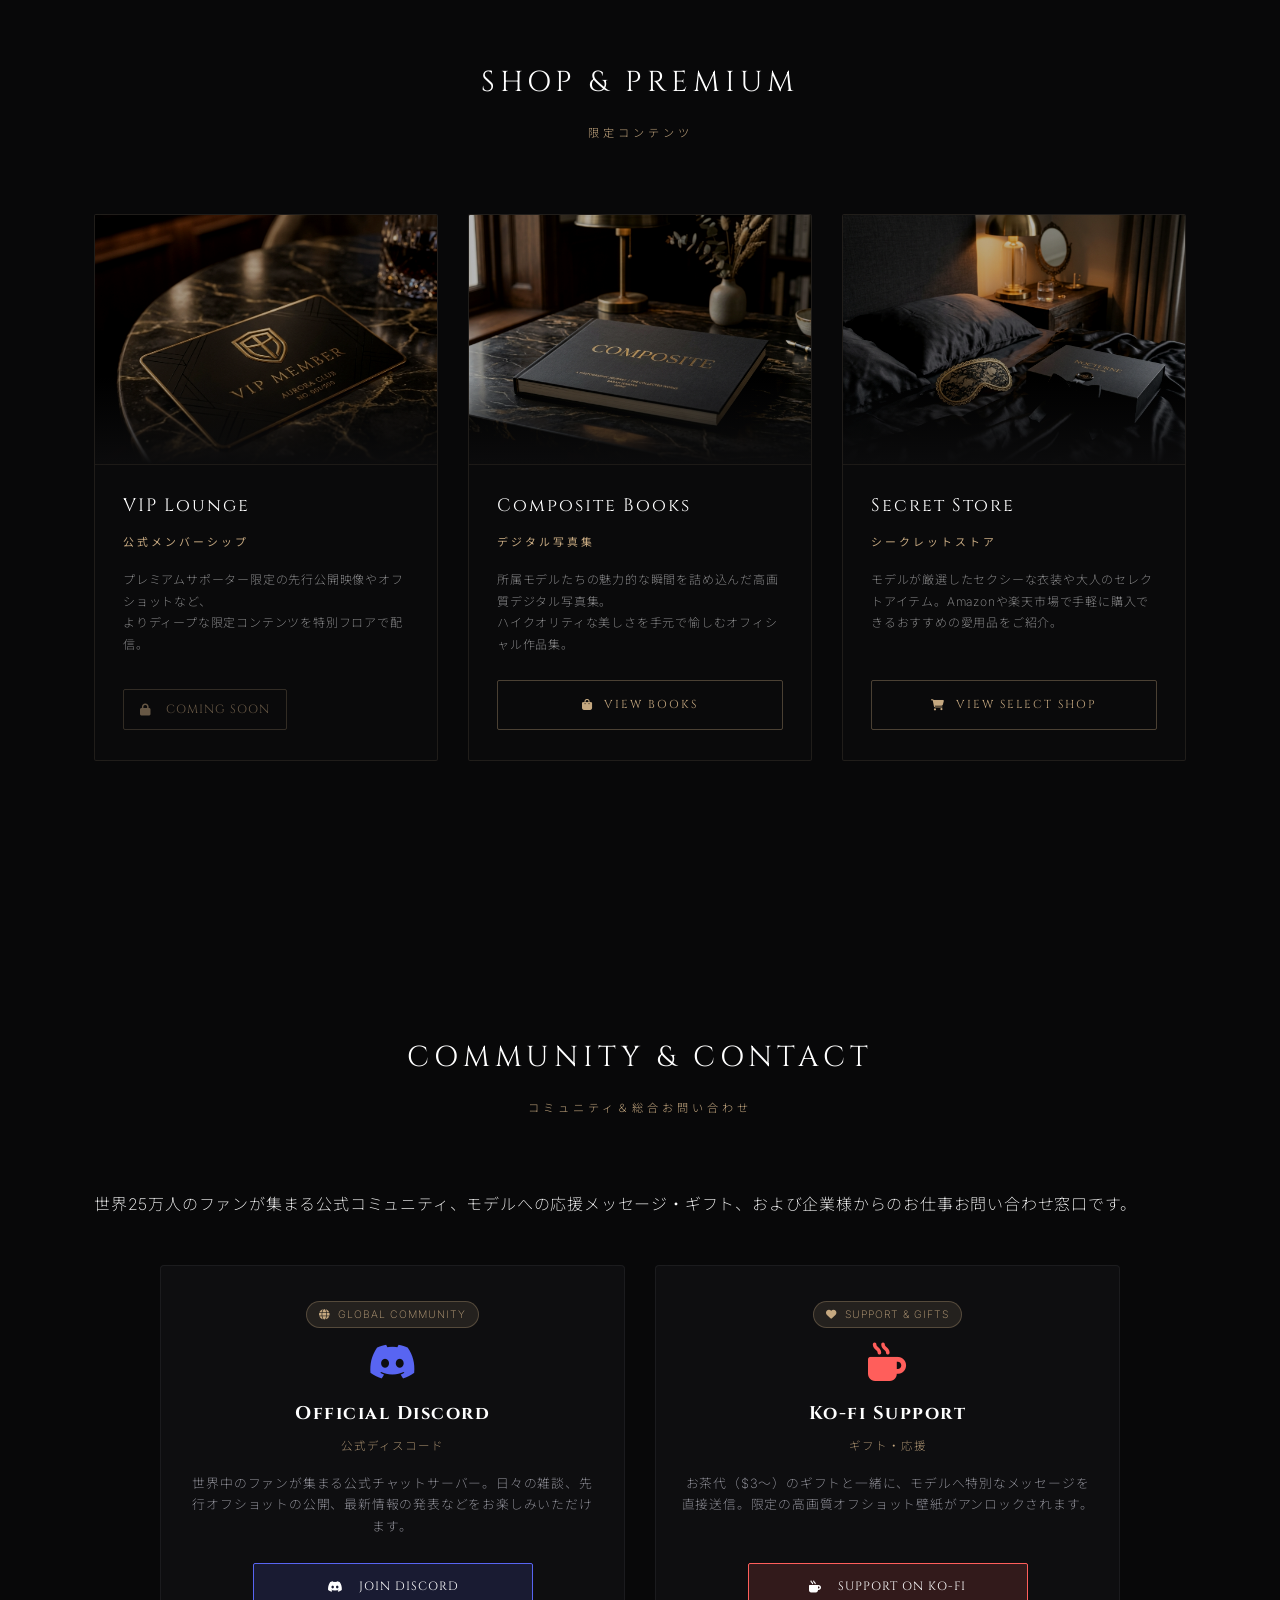
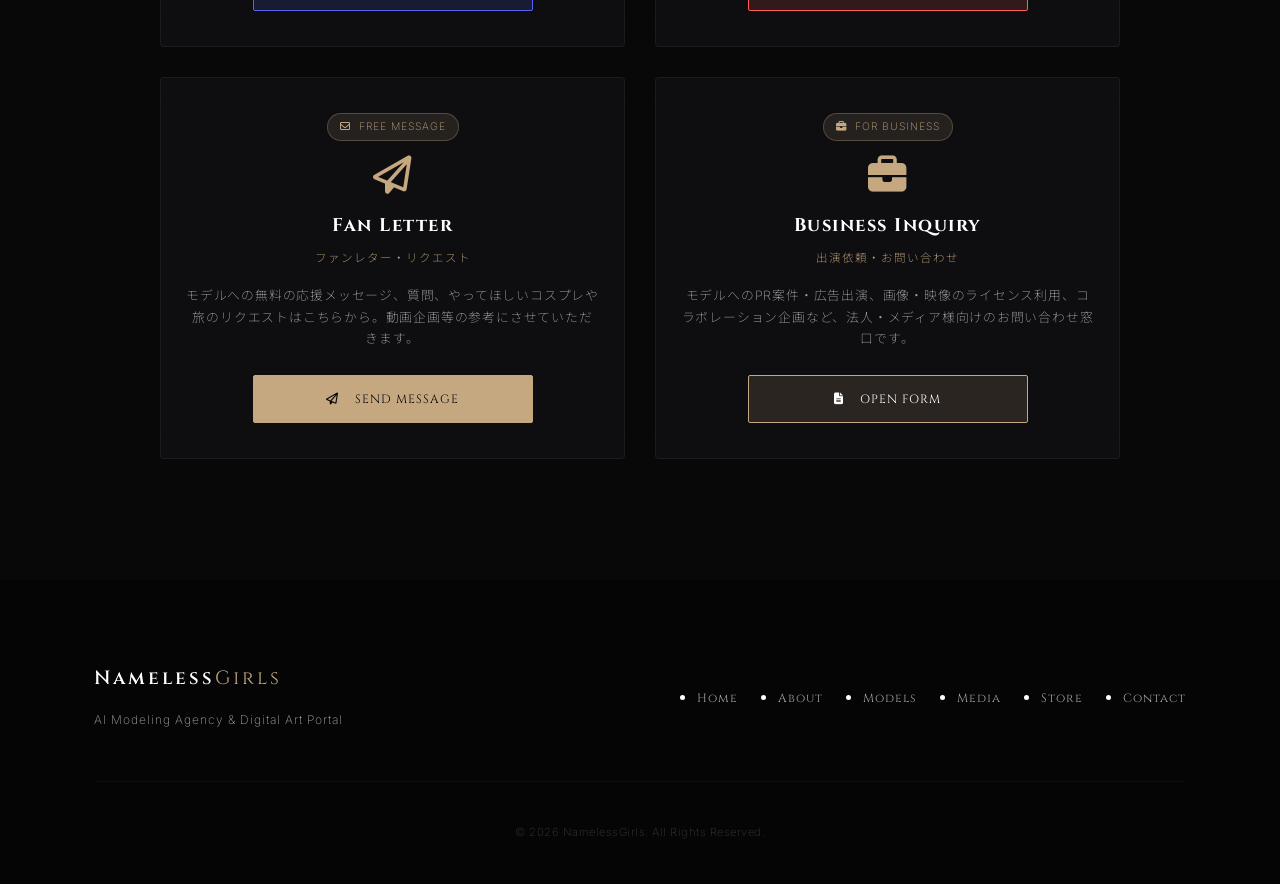
==== commit 5ee3f5db: "Auto-deploy: Update BOOTH link and sync repository" ====
--- a/index.html
+++ b/index.html
@@ -33,7 +33,7 @@
   <link rel="stylesheet" href="https://cdnjs.cloudflare.com/ajax/libs/font-awesome/6.5.1/css/all.min.css">
   
   <!-- Custom Stylesheet with Cache Buster -->
-  <link rel="stylesheet" href="style.css?v=45.0">
+  <link rel="stylesheet" href="style.css?v=46.0">
 </head>
 <body>
 
@@ -164,9 +164,9 @@
       <h2 class="section-title">Media & SNS<span>公式チャンネル</span></h2>
       <div class="media-grid">
         <!-- Left: YouTube Theatre Card (Fallback to direct link with auto-thumbnail to prevent Error 153) -->
-        <!-- ★別の動画を指定する場合は、下記の「PSwJ-uiTS3k」の部分を任意のYouTube動画IDに書き換えるください -->
-        <a href="https://www.youtube.com/watch?v=PSwJ-uiTS3k" target="_blank" class="youtube-theatre-card">
-          <img src="https://img.youtube.com/vi/PSwJ-uiTS3k/maxresdefault.jpg" alt="YouTube Latest Video" class="youtube-preview-img">
+        <!-- ★別の動画を指定する場合は、下記の「9EMBl9GmB7A」の部分を任意のYouTube動画IDに書き換えてください -->
+        <a href="https://www.youtube.com/watch?v=9EMBl9GmB7A" target="_blank" class="youtube-theatre-card">
+          <img src="https://img.youtube.com/vi/9EMBl9GmB7A/maxresdefault.jpg" alt="THE AUDITION — EPISODE 01" class="youtube-preview-img">
           <div class="youtube-play-overlay">
             <div class="youtube-play-button">
               <i class="fas fa-play"></i>
@@ -353,7 +353,7 @@
           <p class="hub-card-desc">
             お茶代（$3〜）のギフトと一緒に、モデルへ特別なメッセージを直接送信。限定の高画質オフショット壁紙がアンロックされます。
           </p>
-          <a href="https://ko-fi.com/" target="_blank" class="btn btn-primary" style="background: rgba(255, 94, 91, 0.15); border-color: #FF5E5B; color: #fff;">
+          <a href="https://ko-fi.com/namelessgirls" target="_blank" class="btn btn-primary" style="background: rgba(255, 94, 91, 0.15); border-color: #FF5E5B; color: #fff;">
             <i class="fa-solid fa-mug-hot" style="margin-right: 8px;"></i> Support on Ko-fi
           </a>
         </div>
